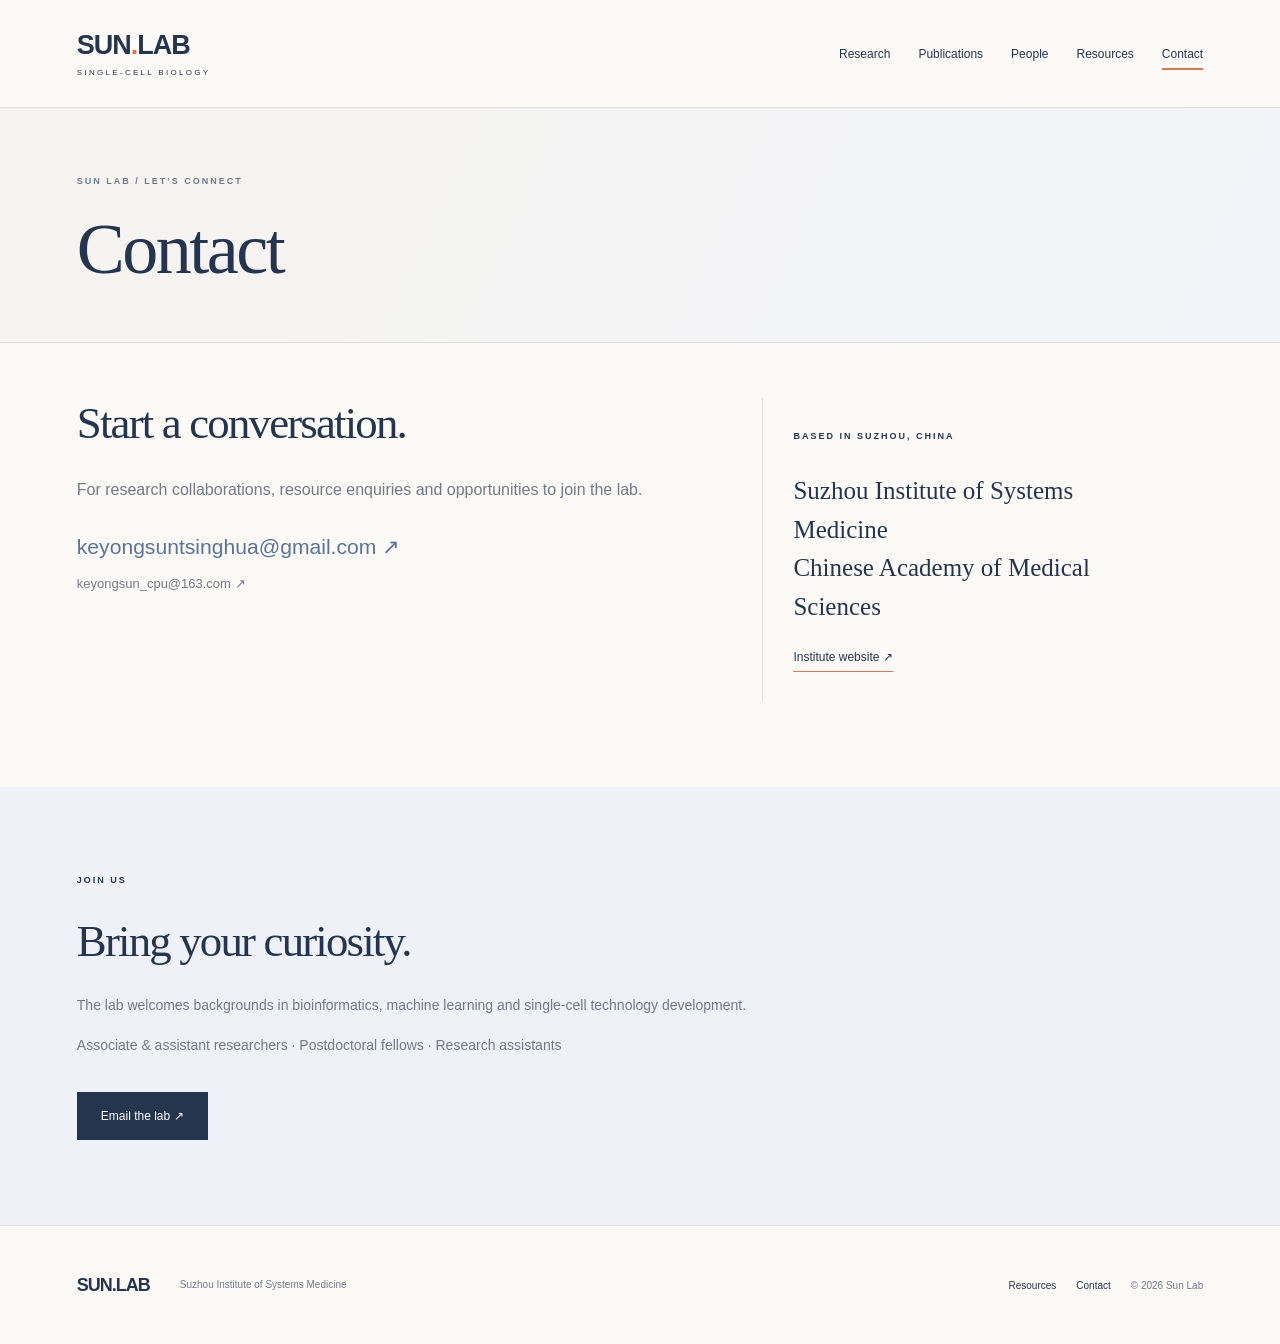
==== contact.html @ b9fd1dbe "Update People and make lab website English-only Add PI and four lab member portraits with roles and " ====
<!doctype html><html lang="en"><head><meta charset="utf-8"><meta name="viewport" content="width=device-width,initial-scale=1"><title>Contact | Sun Lab</title><meta name="description" content="Sun Lab at Suzhou Institute of Systems Medicine. Single-cell biology, people, publications and data resources."><link rel="icon" href="favicon.svg" type="image/svg+xml"><link rel="stylesheet" href="style.css"></head><body><header><a class="brand" href="index.html">SUN<span class="brand-dot">.</span>LAB<small>SINGLE-CELL BIOLOGY</small></a><nav aria-label="Main navigation"><a href="research.html" >Research</a><a href="publications.html" >Publications</a><a href="people.html" >People</a><a href="resources.html" >Resources</a><a href="contact.html" aria-current="page" >Contact</a></nav></header><main><section class="page-head"><p class="eyebrow">SUN LAB / LET’S CONNECT</p><h1 class="">Contact</h1></section><section class="section compact contact-grid"><div><h2 class="">Start a conversation.</h2><p class="lead">For research collaborations, resource enquiries and opportunities to join the lab.</p><a class="contact-email" href="mailto:keyongsuntsinghua@gmail.com">keyongsuntsinghua@gmail.com ↗</a><a class="secondary-email" href="mailto:keyongsun_cpu@163.com">keyongsun_cpu@163.com ↗</a></div><div class="contact-meta"><p class="eyebrow">BASED IN SUZHOU, CHINA</p><h3 class="">Suzhou Institute of Systems Medicine<br>Chinese Academy of Medical Sciences</h3><a class="text-link" href="https://www.ismsz.cn/" target="_blank" rel="noopener"><span class="">Institute website ↗</span></a></div></section><section class="section opportunities"><p class="eyebrow">JOIN US</p><h2 class="">Bring your curiosity.</h2><p class="lead">The lab welcomes backgrounds in bioinformatics, machine learning and single-cell technology development.</p><p class="">Associate & assistant researchers · Postdoctoral fellows · Research assistants</p><a class="button" href="mailto:keyongsuntsinghua@gmail.com?subject=Sun%20Lab%20Enquiry"><span class="">Email the lab ↗</span></a></section></main><footer><a class="brand" href="index.html">SUN.LAB</a><p class="">Suzhou Institute of Systems Medicine</p><div><a href="resources.html">Resources</a><a href="contact.html">Contact</a><span>© 2026 Sun Lab</span></div></footer><script src="app.js"></script></body></html>
---- style.css ----
:root{--bg:#fcfaf7;--ink:#26354e;--muted:#737a87;--line:#dfdfdf;--accent:#db765b;--pale:#eef1f7}*{box-sizing:border-box}html{scroll-behavior:smooth}body{margin:0;background:var(--bg);color:var(--ink);font-family:Arial,'PingFang SC',sans-serif}a{color:inherit;text-decoration:none}button,input{font:inherit}button{cursor:pointer}a:focus-visible,button:focus-visible,input:focus-visible{outline:2px solid var(--accent);outline-offset:5px}header{min-height:108px;padding:20px 6%;display:flex;align-items:center;gap:28px;border-bottom:1px solid var(--line)}.brand{font-size:27px;letter-spacing:-1px;font-weight:700;white-space:nowrap}.brand-dot{color:var(--accent)}.brand small{display:block;font-size:8px;letter-spacing:2.3px;font-weight:400;margin-top:7px}nav{margin-left:auto;display:flex;gap:28px;align-items:center}nav a{font-size:12px;position:relative;padding:9px 0}nav a[aria-current=page]:after{content:'';position:absolute;bottom:0;height:2px;left:0;right:0;background:var(--accent)}nav a:hover{color:var(--accent)}.hero{display:grid;grid-template-columns:1.05fr 1fr;padding:32px 6% 45px;gap:30px}.hero-copy{padding:65px 0 20px}.eyebrow{font-size:9px;font-weight:600;letter-spacing:2px;margin:0 0 28px}h1,h2,h3{font-family:Georgia,'Songti SC',serif;font-weight:400}h1{font-size:clamp(55px,6.2vw,94px);line-height:1.02;letter-spacing:-4px;margin:0 0 30px}h2{font-size:clamp(32px,3.5vw,50px);line-height:1.16;letter-spacing:-1.8px;margin:0 0 25px}h3{font-size:28px;line-height:1.3;margin:20px 0}p{line-height:1.8}.hero-intro{font-size:17px;color:var(--muted);max-width:390px;line-height:1.8;margin:0 0 32px}.hero-actions{display:flex;align-items:center;gap:24px}.button{display:inline-block;padding:17px 24px;background:var(--ink);color:#fff;font-size:12px}.button:hover{background:#445674}.text-link{font-size:12px;border-bottom:1px solid var(--accent);padding-bottom:7px;display:inline-block}.text-link:hover{color:var(--accent)}.affiliation{margin-top:45px;font-size:11px;color:var(--muted)}.visual{min-height:535px;background:#edf0f6;position:relative;overflow:hidden}.visual:before{content:'';position:absolute;inset:0;background-image:linear-gradient(#364b6e06 1px,transparent 1px),linear-gradient(90deg,#364b6e06 1px,transparent 1px);background-size:34px 34px}canvas{position:absolute;width:100%;height:100%}.visual-top,.visual-bottom{position:absolute;left:25px;right:25px;font-size:8px;letter-spacing:1.7px;z-index:1}.visual-top{top:27px;display:flex;justify-content:space-between;gap:15px}.visual-bottom{bottom:25px;font-family:Georgia,serif;font-size:20px;letter-spacing:-.3px}.visual-bottom small{display:block;font-family:Arial,sans-serif;font-size:8px;letter-spacing:.3px;margin-top:12px;color:var(--muted)}.intro-strip{margin:0 6%;padding:23px 0;border-top:1px solid var(--line);border-bottom:1px solid var(--line);display:flex;justify-content:space-between;font-size:9px;letter-spacing:2px;color:var(--muted)}.section{padding:85px 6%}.section-head{display:flex;justify-content:space-between;align-items:end;gap:25px;margin-bottom:34px}.section-head h2{margin-bottom:0}.section-head .lead{margin-bottom:0}.explore-grid{display:grid;grid-template-columns:repeat(5,1fr);border-top:1px solid var(--line);border-bottom:1px solid var(--line)}.explore{padding:26px 20px;border-right:1px solid var(--line);position:relative;min-height:150px}.explore:first-child{padding-left:0}.explore:last-child{border:0}.explore small{font-size:10px;color:var(--accent)}.explore h3{font-size:24px;letter-spacing:-.6px}.explore>span{position:absolute;right:20px;bottom:22px}.explore:hover{background:var(--pale)}.resource-feature{display:grid;grid-template-columns:1fr 1fr;gap:12%;background:var(--pale)}.resource-feature p:not(.eyebrow){max-width:420px;color:var(--muted);font-size:14px;margin:0 0 30px}.species-list{align-self:center}.species-list a{display:flex;align-items:center;gap:25px;font-size:10px;color:var(--muted);padding:28px 0;border-bottom:1px solid #d6dce7}.species-list a:first-child{border-top:1px solid #d6dce7}.species-list strong{font-family:Georgia,serif;font-size:30px;font-weight:400;color:var(--ink)}.species-list span{margin-left:auto;font-size:22px;color:var(--accent)}.page-head{padding:65px 6% 55px;border-bottom:1px solid var(--line);background:linear-gradient(115deg,#f6f4f0,#f1f3f8)}.page-head h1{font-size:72px;margin:0;letter-spacing:-2.5px}.page-head .eyebrow{color:var(--muted);margin-bottom:24px}.compact{padding-top:55px;min-height:450px}.lead{font-size:16px;line-height:1.85;color:var(--muted);max-width:740px}.placeholder-grid{display:grid;grid-template-columns:repeat(3,1fr);gap:22px;margin-top:42px}.empty{padding:30px;border:1px dashed #ccd2dd;background:#f5f6f8;min-height:180px}.empty-index{display:block;font-size:26px;font-family:Georgia,serif;color:#a7b1c1;margin-bottom:30px}.empty h3{font-size:23px;color:var(--muted);margin-bottom:0}.status{font-family:Arial,sans-serif;display:inline-block;font-size:9px;font-weight:400;letter-spacing:1.2px;border:1px solid #d6d0c9;background:#f5f0e9;color:#887364;border-radius:20px;padding:7px 11px;white-space:nowrap}.filters{display:flex;align-items:center;gap:8px;padding:18px 0;border-bottom:1px solid var(--line);margin-bottom:10px}.filters button{border:1px solid transparent;background:transparent;font-size:11px;padding:9px 16px;border-radius:20px;color:var(--ink)}.filters button.active{background:var(--ink);color:white}.filters label{margin-left:auto}.filters input{border:0;background:transparent;border-bottom:1px solid var(--line);padding:10px;font-size:11px;width:210px;border-radius:0}.paper{display:grid;grid-template-columns:75px 1fr 30px;gap:20px;padding:28px 0;border-bottom:1px solid var(--line)}.paper .year{font-family:Georgia,serif;font-size:24px;color:var(--accent)}.paper h3{font-family:Arial,sans-serif;font-size:17px;line-height:1.5;margin:6px 0 10px;max-width:850px}.paper small{color:#687da2;font-size:10px;letter-spacing:.4px}.paper p{font-size:11px;color:var(--muted);line-height:1.7;margin:0}.paper .arrow{padding-top:25px;font-size:22px}.paper:hover h3{color:#637ea9}.source-note{font-size:10px;color:var(--muted);margin-top:25px}.pi{display:flex;gap:50px;align-items:start;max-width:900px}.pi img{width:220px;height:290px;object-fit:cover;object-position:top;filter:saturate(.8)}.pi p{font-size:14px;color:var(--muted)}.pi .text-link{margin-top:15px}.members{border-top:1px solid var(--line);margin-top:65px;padding-top:45px}.members .empty{max-width:700px;min-height:130px}.resource-grid{display:grid;grid-template-columns:repeat(3,1fr);gap:22px;margin-top:30px}.resource-card{border:1px solid var(--line);background:#fff;display:flex;flex-direction:column;overflow:hidden}.resource-image{height:175px;background:#edf0f6;position:relative;display:flex;align-items:center;justify-content:center;overflow:hidden}.resource-image .orb{width:90px;height:90px;border:1px solid #8296b6;border-radius:50%;position:relative;background:radial-gradient(circle at 38% 32%,#c0cee3,#e8edf6);box-shadow:22px 10px 0 -6px #b1c1da70,-22px -8px 0 -7px #d5ddea}.resource-image .orb:before{content:'';position:absolute;inset:20px;border:1px dashed #788daf;border-radius:50%}.resource-image.tree-shrew{background:#f3eee9}.tree-shrew .orb{background:radial-gradient(circle at 35% 35%,#e9bea9,#f4e8df);border-color:#c39783;transform:rotate(35deg);border-radius:50% 50% 40% 50%;box-shadow:22px 10px 0 -6px #e2c4b370,-22px -8px 0 -7px #e9d8ca}.resource-image.cross-species{background:#eeedf5}.cross-species .orb{width:65px;height:65px;background:#b7b2d4;box-shadow:65px 15px 0 -5px #d5b7b1,-57px 20px 0 -8px #b1c4df}.resource-body{padding:27px;display:flex;flex-direction:column;flex:1}.resource-body h3{font-size:30px;margin:20px 0 5px}.species{font-size:11px;color:var(--muted);margin:6px 0}.resource-body p:not(.species){font-size:13px;color:var(--muted);line-height:1.9}.resource-body .text-link{margin-top:auto;align-self:start;padding-top:17px}.resource-note{border-left:2px solid var(--accent);padding:2px 20px;margin-top:35px;color:var(--muted);font-size:12px}.external-reference{border-top:1px solid var(--line);margin-top:55px;padding-top:32px}.external-reference .eyebrow{margin-bottom:15px}.external-reference p:last-child{font-size:11px;color:var(--muted)}.project-summary{padding:45px 0}.project-summary h2{margin:22px 0 15px}.portal-grid{display:grid;grid-template-columns:repeat(3,1fr);gap:24px}.portal-grid article{border:1px solid var(--line);padding:28px;background:#fff}.portal-grid small{font-size:9px;color:var(--muted);letter-spacing:1px}.portal-grid p{font-size:13px;color:var(--muted)}.unavailable{display:inline-block;color:#9398a2;background:#f1f2f5;font-size:11px;padding:10px 15px;margin-top:12px}.related{border-top:1px solid var(--line);margin-top:45px;padding-top:20px}.related p{font-size:13px;color:var(--muted)}.contact-grid{display:grid;grid-template-columns:1.3fr 1fr;gap:10%;min-height:400px}.contact-email{display:block;font-size:clamp(16px,1.65vw,24px);color:#5b739c;margin:30px 0 15px;overflow-wrap:anywhere}.secondary-email{font-size:13px;color:var(--muted)}.contact-meta{padding:30px;border-left:1px solid var(--line)}.contact-meta h3{font-size:25px;line-height:1.55}.opportunities{background:var(--pale)}.opportunities p:not(.eyebrow){color:var(--muted);font-size:14px}.opportunities .button{margin-top:20px}footer{padding:40px 6%;display:flex;align-items:center;gap:30px;border-top:1px solid var(--line)}footer .brand{font-size:18px}footer p{font-size:10px;color:var(--muted)}footer>div{display:flex;gap:20px;margin-left:auto;align-items:center;font-size:10px}footer span{color:var(--muted)}.sr{position:absolute;width:1px;height:1px;overflow:hidden;clip:rect(0,0,0,0)}@media(min-width:1600px){header,main,footer{max-width:1600px;margin:auto}}@media(max-width:950px){header{padding:22px 5%;gap:18px}nav{gap:17px}.hero{padding-left:5%;padding-right:5%;gap:20px}.hero h1{font-size:65px}.hero-copy{padding-top:45px}.visual{min-height:490px}.hero-actions{gap:15px;flex-wrap:wrap}.explore h3{font-size:20px}.resource-grid{gap:14px}.resource-body{padding:22px}.resource-body h3{font-size:27px}}@media(max-width:700px){header{flex-wrap:wrap;justify-content:space-between;padding:20px 6%;gap:20px}.brand{font-size:25px}nav{order:3;width:100%;margin:0;justify-content:space-between;gap:8px}nav a{font-size:11px}.hero{grid-template-columns:1fr;padding:15px 6% 35px}.hero-copy{padding:32px 0 8px}.hero h1{font-size:69px}.hero-intro{font-size:16px}.affiliation{margin-top:32px}.visual{min-height:390px}.intro-strip{gap:15px;font-size:7px;letter-spacing:1px;flex-wrap:wrap}.section{padding:55px 6%}.section-head{align-items:start;flex-direction:column;gap:8px}.explore-grid{grid-template-columns:1fr 1fr}.explore{border-bottom:1px solid var(--line);min-height:135px;padding:22px!important}.explore h3{font-size:24px}.resource-feature{grid-template-columns:1fr;gap:30px}.species-list strong{font-size:29px}.page-head{padding:45px 6% 40px}.placeholder-grid,.resource-grid,.portal-grid{grid-template-columns:1fr}.empty{min-height:140px}.empty-index{margin-bottom:20px}.filters{flex-wrap:wrap}.filters button{font-size:10px;padding:9px 12px}.filters label{width:100%;margin:8px 0 0}.filters input{width:100%}.paper{grid-template-columns:45px 1fr 15px;gap:12px}.paper .year{font-size:19px}.paper h3{font-size:15px}.pi{gap:25px;flex-direction:column}.pi img{width:170px;height:225px}.pi h2{font-size:39px}.resource-image{height:185px}.resource-body h3{font-size:30px}.contact-grid{grid-template-columns:1fr;gap:30px}.contact-meta{padding:25px 0;border:0;border-top:1px solid var(--line)}footer{flex-wrap:wrap;gap:20px}footer p{order:3;width:100%;margin:0}footer>div{gap:12px;font-size:9px}}@media(prefers-reduced-motion:reduce){html{scroll-behavior:auto}}

.people-content .pi{max-width:1000px;gap:48px;align-items:center}
.people-content .pi-portrait{width:206px;min-width:206px;padding:10px;background:#fff;border:1px solid var(--line);line-height:0}
.people-content .pi img{display:block;width:186px;height:238px;object-fit:contain;filter:none}
.people-content .pi h2{margin-bottom:10px}
.people-content .pi .lead{font-size:17px;margin:0 0 20px;color:var(--ink)}
.pi-links{display:flex;gap:26px;flex-wrap:wrap}
.members-grid{display:grid;grid-template-columns:repeat(4,minmax(0,1fr));gap:30px;margin-top:36px}
.member-card{min-width:0;border-top:2px solid var(--line);padding-top:24px}
.member-portrait{height:208px;display:flex;align-items:center;justify-content:center;background:#fff;border:1px solid var(--line)}
.member-portrait img{display:block;width:156px;height:208px;max-width:100%;object-fit:contain}
.member-info{padding-top:20px}
.member-role{font-size:10px;text-transform:uppercase;letter-spacing:1.1px;color:#a45039;line-height:1.6;margin:0 0 8px}
.member-info h3{font-size:29px;letter-spacing:-.5px;margin:0 0 12px}
.member-education{font-size:12px;line-height:1.8;color:var(--muted);margin:0;max-width:250px}
@media(max-width:1000px){.members-grid{grid-template-columns:repeat(2,minmax(0,1fr));gap:36px 28px}}
@media(max-width:700px){.page-head h1{font-size:52px}.people-content .pi{align-items:flex-start;gap:26px}.people-content .pi h2{font-size:39px}.people-content .pi .lead{font-size:15px}}
@media(max-width:480px){.members-grid{grid-template-columns:1fr;gap:36px}.member-card{display:grid;grid-template-columns:120px minmax(0,1fr);gap:22px}.member-portrait{height:164px}.member-portrait img{width:118px;height:162px}.member-info{padding:8px 0 0}.member-info h3{font-size:26px}.member-role{font-size:9px;letter-spacing:.7px}.member-education{font-size:11px}}
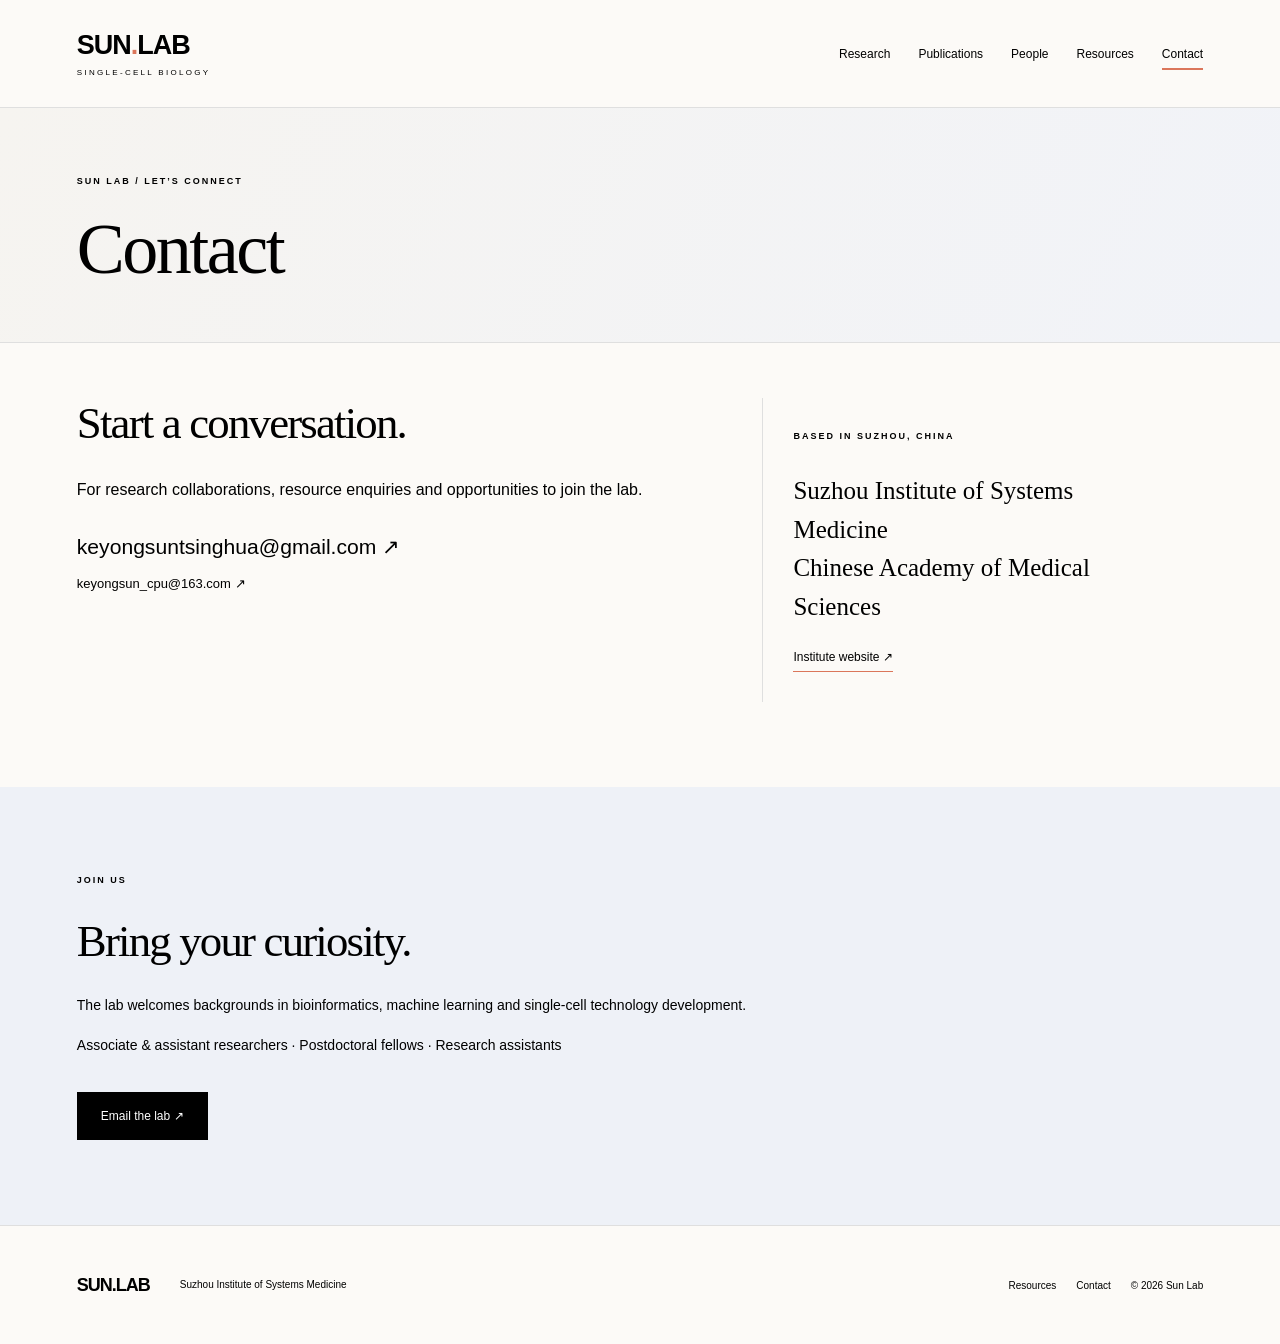
==== commit 218e40c1: "Use black typography and open atlas resources on Overview Improve text contrast across the lab websi" ====
--- a/contact.html
+++ b/contact.html
@@ -1 +1 @@
-<!doctype html><html lang="en"><head><meta charset="utf-8"><meta name="viewport" content="width=device-width,initial-scale=1"><title>Contact | Sun Lab</title><meta name="description" content="Sun Lab at Suzhou Institute of Systems Medicine. Single-cell biology, people, publications and data resources."><link rel="icon" href="favicon.svg" type="image/svg+xml"><link rel="stylesheet" href="style.css"></head><body><header><a class="brand" href="index.html">SUN<span class="brand-dot">.</span>LAB<small>SINGLE-CELL BIOLOGY</small></a><nav aria-label="Main navigation"><a href="research.html" >Research</a><a href="publications.html" >Publications</a><a href="people.html" >People</a><a href="resources.html" >Resources</a><a href="contact.html" aria-current="page" >Contact</a></nav></header><main><section class="page-head"><p class="eyebrow">SUN LAB / LET’S CONNECT</p><h1 class="">Contact</h1></section><section class="section compact contact-grid"><div><h2 class="">Start a conversation.</h2><p class="lead">For research collaborations, resource enquiries and opportunities to join the lab.</p><a class="contact-email" href="mailto:keyongsuntsinghua@gmail.com">keyongsuntsinghua@gmail.com ↗</a><a class="secondary-email" href="mailto:keyongsun_cpu@163.com">keyongsun_cpu@163.com ↗</a></div><div class="contact-meta"><p class="eyebrow">BASED IN SUZHOU, CHINA</p><h3 class="">Suzhou Institute of Systems Medicine<br>Chinese Academy of Medical Sciences</h3><a class="text-link" href="https://www.ismsz.cn/" target="_blank" rel="noopener"><span class="">Institute website ↗</span></a></div></section><section class="section opportunities"><p class="eyebrow">JOIN US</p><h2 class="">Bring your curiosity.</h2><p class="lead">The lab welcomes backgrounds in bioinformatics, machine learning and single-cell technology development.</p><p class="">Associate & assistant researchers · Postdoctoral fellows · Research assistants</p><a class="button" href="mailto:keyongsuntsinghua@gmail.com?subject=Sun%20Lab%20Enquiry"><span class="">Email the lab ↗</span></a></section></main><footer><a class="brand" href="index.html">SUN.LAB</a><p class="">Suzhou Institute of Systems Medicine</p><div><a href="resources.html">Resources</a><a href="contact.html">Contact</a><span>© 2026 Sun Lab</span></div></footer><script src="app.js"></script></body></html>+<!doctype html><html lang="en"><head><meta charset="utf-8"><meta name="viewport" content="width=device-width,initial-scale=1"><title>Contact | Sun Lab</title><meta name="description" content="Sun Lab at Suzhou Institute of Systems Medicine. Single-cell biology, people, publications and data resources."><link rel="icon" href="favicon.svg" type="image/svg+xml"><link rel="stylesheet" href="style.css?v=20261022-overview-black"></head><body><header><a class="brand" href="index.html">SUN<span class="brand-dot">.</span>LAB<small>SINGLE-CELL BIOLOGY</small></a><nav aria-label="Main navigation"><a href="research.html" >Research</a><a href="publications.html" >Publications</a><a href="people.html" >People</a><a href="resources.html" >Resources</a><a href="contact.html" aria-current="page" >Contact</a></nav></header><main><section class="page-head"><p class="eyebrow">SUN LAB / LET’S CONNECT</p><h1 class="">Contact</h1></section><section class="section compact contact-grid"><div><h2 class="">Start a conversation.</h2><p class="lead">For research collaborations, resource enquiries and opportunities to join the lab.</p><a class="contact-email" href="mailto:keyongsuntsinghua@gmail.com">keyongsuntsinghua@gmail.com ↗</a><a class="secondary-email" href="mailto:keyongsun_cpu@163.com">keyongsun_cpu@163.com ↗</a></div><div class="contact-meta"><p class="eyebrow">BASED IN SUZHOU, CHINA</p><h3 class="">Suzhou Institute of Systems Medicine<br>Chinese Academy of Medical Sciences</h3><a class="text-link" href="https://www.ismsz.cn/" target="_blank" rel="noopener"><span class="">Institute website ↗</span></a></div></section><section class="section opportunities"><p class="eyebrow">JOIN US</p><h2 class="">Bring your curiosity.</h2><p class="lead">The lab welcomes backgrounds in bioinformatics, machine learning and single-cell technology development.</p><p class="">Associate & assistant researchers · Postdoctoral fellows · Research assistants</p><a class="button" href="mailto:keyongsuntsinghua@gmail.com?subject=Sun%20Lab%20Enquiry"><span class="">Email the lab ↗</span></a></section></main><footer><a class="brand" href="index.html">SUN.LAB</a><p class="">Suzhou Institute of Systems Medicine</p><div><a href="resources.html">Resources</a><a href="contact.html">Contact</a><span>© 2026 Sun Lab</span></div></footer><script src="app.js"></script></body></html>
--- a/style.css
+++ b/style.css
@@ -1,19 +1,21 @@
-:root{--bg:#fcfaf7;--ink:#26354e;--muted:#737a87;--line:#dfdfdf;--accent:#db765b;--pale:#eef1f7}*{box-sizing:border-box}html{scroll-behavior:smooth}body{margin:0;background:var(--bg);color:var(--ink);font-family:Arial,'PingFang SC',sans-serif}a{color:inherit;text-decoration:none}button,input{font:inherit}button{cursor:pointer}a:focus-visible,button:focus-visible,input:focus-visible{outline:2px solid var(--accent);outline-offset:5px}header{min-height:108px;padding:20px 6%;display:flex;align-items:center;gap:28px;border-bottom:1px solid var(--line)}.brand{font-size:27px;letter-spacing:-1px;font-weight:700;white-space:nowrap}.brand-dot{color:var(--accent)}.brand small{display:block;font-size:8px;letter-spacing:2.3px;font-weight:400;margin-top:7px}nav{margin-left:auto;display:flex;gap:28px;align-items:center}nav a{font-size:12px;position:relative;padding:9px 0}nav a[aria-current=page]:after{content:'';position:absolute;bottom:0;height:2px;left:0;right:0;background:var(--accent)}nav a:hover{color:var(--accent)}.hero{display:grid;grid-template-columns:1.05fr 1fr;padding:32px 6% 45px;gap:30px}.hero-copy{padding:65px 0 20px}.eyebrow{font-size:9px;font-weight:600;letter-spacing:2px;margin:0 0 28px}h1,h2,h3{font-family:Georgia,'Songti SC',serif;font-weight:400}h1{font-size:clamp(55px,6.2vw,94px);line-height:1.02;letter-spacing:-4px;margin:0 0 30px}h2{font-size:clamp(32px,3.5vw,50px);line-height:1.16;letter-spacing:-1.8px;margin:0 0 25px}h3{font-size:28px;line-height:1.3;margin:20px 0}p{line-height:1.8}.hero-intro{font-size:17px;color:var(--muted);max-width:390px;line-height:1.8;margin:0 0 32px}.hero-actions{display:flex;align-items:center;gap:24px}.button{display:inline-block;padding:17px 24px;background:var(--ink);color:#fff;font-size:12px}.button:hover{background:#445674}.text-link{font-size:12px;border-bottom:1px solid var(--accent);padding-bottom:7px;display:inline-block}.text-link:hover{color:var(--accent)}.affiliation{margin-top:45px;font-size:11px;color:var(--muted)}.visual{min-height:535px;background:#edf0f6;position:relative;overflow:hidden}.visual:before{content:'';position:absolute;inset:0;background-image:linear-gradient(#364b6e06 1px,transparent 1px),linear-gradient(90deg,#364b6e06 1px,transparent 1px);background-size:34px 34px}canvas{position:absolute;width:100%;height:100%}.visual-top,.visual-bottom{position:absolute;left:25px;right:25px;font-size:8px;letter-spacing:1.7px;z-index:1}.visual-top{top:27px;display:flex;justify-content:space-between;gap:15px}.visual-bottom{bottom:25px;font-family:Georgia,serif;font-size:20px;letter-spacing:-.3px}.visual-bottom small{display:block;font-family:Arial,sans-serif;font-size:8px;letter-spacing:.3px;margin-top:12px;color:var(--muted)}.intro-strip{margin:0 6%;padding:23px 0;border-top:1px solid var(--line);border-bottom:1px solid var(--line);display:flex;justify-content:space-between;font-size:9px;letter-spacing:2px;color:var(--muted)}.section{padding:85px 6%}.section-head{display:flex;justify-content:space-between;align-items:end;gap:25px;margin-bottom:34px}.section-head h2{margin-bottom:0}.section-head .lead{margin-bottom:0}.explore-grid{display:grid;grid-template-columns:repeat(5,1fr);border-top:1px solid var(--line);border-bottom:1px solid var(--line)}.explore{padding:26px 20px;border-right:1px solid var(--line);position:relative;min-height:150px}.explore:first-child{padding-left:0}.explore:last-child{border:0}.explore small{font-size:10px;color:var(--accent)}.explore h3{font-size:24px;letter-spacing:-.6px}.explore>span{position:absolute;right:20px;bottom:22px}.explore:hover{background:var(--pale)}.resource-feature{display:grid;grid-template-columns:1fr 1fr;gap:12%;background:var(--pale)}.resource-feature p:not(.eyebrow){max-width:420px;color:var(--muted);font-size:14px;margin:0 0 30px}.species-list{align-self:center}.species-list a{display:flex;align-items:center;gap:25px;font-size:10px;color:var(--muted);padding:28px 0;border-bottom:1px solid #d6dce7}.species-list a:first-child{border-top:1px solid #d6dce7}.species-list strong{font-family:Georgia,serif;font-size:30px;font-weight:400;color:var(--ink)}.species-list span{margin-left:auto;font-size:22px;color:var(--accent)}.page-head{padding:65px 6% 55px;border-bottom:1px solid var(--line);background:linear-gradient(115deg,#f6f4f0,#f1f3f8)}.page-head h1{font-size:72px;margin:0;letter-spacing:-2.5px}.page-head .eyebrow{color:var(--muted);margin-bottom:24px}.compact{padding-top:55px;min-height:450px}.lead{font-size:16px;line-height:1.85;color:var(--muted);max-width:740px}.placeholder-grid{display:grid;grid-template-columns:repeat(3,1fr);gap:22px;margin-top:42px}.empty{padding:30px;border:1px dashed #ccd2dd;background:#f5f6f8;min-height:180px}.empty-index{display:block;font-size:26px;font-family:Georgia,serif;color:#a7b1c1;margin-bottom:30px}.empty h3{font-size:23px;color:var(--muted);margin-bottom:0}.status{font-family:Arial,sans-serif;display:inline-block;font-size:9px;font-weight:400;letter-spacing:1.2px;border:1px solid #d6d0c9;background:#f5f0e9;color:#887364;border-radius:20px;padding:7px 11px;white-space:nowrap}.filters{display:flex;align-items:center;gap:8px;padding:18px 0;border-bottom:1px solid var(--line);margin-bottom:10px}.filters button{border:1px solid transparent;background:transparent;font-size:11px;padding:9px 16px;border-radius:20px;color:var(--ink)}.filters button.active{background:var(--ink);color:white}.filters label{margin-left:auto}.filters input{border:0;background:transparent;border-bottom:1px solid var(--line);padding:10px;font-size:11px;width:210px;border-radius:0}.paper{display:grid;grid-template-columns:75px 1fr 30px;gap:20px;padding:28px 0;border-bottom:1px solid var(--line)}.paper .year{font-family:Georgia,serif;font-size:24px;color:var(--accent)}.paper h3{font-family:Arial,sans-serif;font-size:17px;line-height:1.5;margin:6px 0 10px;max-width:850px}.paper small{color:#687da2;font-size:10px;letter-spacing:.4px}.paper p{font-size:11px;color:var(--muted);line-height:1.7;margin:0}.paper .arrow{padding-top:25px;font-size:22px}.paper:hover h3{color:#637ea9}.source-note{font-size:10px;color:var(--muted);margin-top:25px}.pi{display:flex;gap:50px;align-items:start;max-width:900px}.pi img{width:220px;height:290px;object-fit:cover;object-position:top;filter:saturate(.8)}.pi p{font-size:14px;color:var(--muted)}.pi .text-link{margin-top:15px}.members{border-top:1px solid var(--line);margin-top:65px;padding-top:45px}.members .empty{max-width:700px;min-height:130px}.resource-grid{display:grid;grid-template-columns:repeat(3,1fr);gap:22px;margin-top:30px}.resource-card{border:1px solid var(--line);background:#fff;display:flex;flex-direction:column;overflow:hidden}.resource-image{height:175px;background:#edf0f6;position:relative;display:flex;align-items:center;justify-content:center;overflow:hidden}.resource-image .orb{width:90px;height:90px;border:1px solid #8296b6;border-radius:50%;position:relative;background:radial-gradient(circle at 38% 32%,#c0cee3,#e8edf6);box-shadow:22px 10px 0 -6px #b1c1da70,-22px -8px 0 -7px #d5ddea}.resource-image .orb:before{content:'';position:absolute;inset:20px;border:1px dashed #788daf;border-radius:50%}.resource-image.tree-shrew{background:#f3eee9}.tree-shrew .orb{background:radial-gradient(circle at 35% 35%,#e9bea9,#f4e8df);border-color:#c39783;transform:rotate(35deg);border-radius:50% 50% 40% 50%;box-shadow:22px 10px 0 -6px #e2c4b370,-22px -8px 0 -7px #e9d8ca}.resource-image.cross-species{background:#eeedf5}.cross-species .orb{width:65px;height:65px;background:#b7b2d4;box-shadow:65px 15px 0 -5px #d5b7b1,-57px 20px 0 -8px #b1c4df}.resource-body{padding:27px;display:flex;flex-direction:column;flex:1}.resource-body h3{font-size:30px;margin:20px 0 5px}.species{font-size:11px;color:var(--muted);margin:6px 0}.resource-body p:not(.species){font-size:13px;color:var(--muted);line-height:1.9}.resource-body .text-link{margin-top:auto;align-self:start;padding-top:17px}.resource-note{border-left:2px solid var(--accent);padding:2px 20px;margin-top:35px;color:var(--muted);font-size:12px}.external-reference{border-top:1px solid var(--line);margin-top:55px;padding-top:32px}.external-reference .eyebrow{margin-bottom:15px}.external-reference p:last-child{font-size:11px;color:var(--muted)}.project-summary{padding:45px 0}.project-summary h2{margin:22px 0 15px}.portal-grid{display:grid;grid-template-columns:repeat(3,1fr);gap:24px}.portal-grid article{border:1px solid var(--line);padding:28px;background:#fff}.portal-grid small{font-size:9px;color:var(--muted);letter-spacing:1px}.portal-grid p{font-size:13px;color:var(--muted)}.unavailable{display:inline-block;color:#9398a2;background:#f1f2f5;font-size:11px;padding:10px 15px;margin-top:12px}.related{border-top:1px solid var(--line);margin-top:45px;padding-top:20px}.related p{font-size:13px;color:var(--muted)}.contact-grid{display:grid;grid-template-columns:1.3fr 1fr;gap:10%;min-height:400px}.contact-email{display:block;font-size:clamp(16px,1.65vw,24px);color:#5b739c;margin:30px 0 15px;overflow-wrap:anywhere}.secondary-email{font-size:13px;color:var(--muted)}.contact-meta{padding:30px;border-left:1px solid var(--line)}.contact-meta h3{font-size:25px;line-height:1.55}.opportunities{background:var(--pale)}.opportunities p:not(.eyebrow){color:var(--muted);font-size:14px}.opportunities .button{margin-top:20px}footer{padding:40px 6%;display:flex;align-items:center;gap:30px;border-top:1px solid var(--line)}footer .brand{font-size:18px}footer p{font-size:10px;color:var(--muted)}footer>div{display:flex;gap:20px;margin-left:auto;align-items:center;font-size:10px}footer span{color:var(--muted)}.sr{position:absolute;width:1px;height:1px;overflow:hidden;clip:rect(0,0,0,0)}@media(min-width:1600px){header,main,footer{max-width:1600px;margin:auto}}@media(max-width:950px){header{padding:22px 5%;gap:18px}nav{gap:17px}.hero{padding-left:5%;padding-right:5%;gap:20px}.hero h1{font-size:65px}.hero-copy{padding-top:45px}.visual{min-height:490px}.hero-actions{gap:15px;flex-wrap:wrap}.explore h3{font-size:20px}.resource-grid{gap:14px}.resource-body{padding:22px}.resource-body h3{font-size:27px}}@media(max-width:700px){header{flex-wrap:wrap;justify-content:space-between;padding:20px 6%;gap:20px}.brand{font-size:25px}nav{order:3;width:100%;margin:0;justify-content:space-between;gap:8px}nav a{font-size:11px}.hero{grid-template-columns:1fr;padding:15px 6% 35px}.hero-copy{padding:32px 0 8px}.hero h1{font-size:69px}.hero-intro{font-size:16px}.affiliation{margin-top:32px}.visual{min-height:390px}.intro-strip{gap:15px;font-size:7px;letter-spacing:1px;flex-wrap:wrap}.section{padding:55px 6%}.section-head{align-items:start;flex-direction:column;gap:8px}.explore-grid{grid-template-columns:1fr 1fr}.explore{border-bottom:1px solid var(--line);min-height:135px;padding:22px!important}.explore h3{font-size:24px}.resource-feature{grid-template-columns:1fr;gap:30px}.species-list strong{font-size:29px}.page-head{padding:45px 6% 40px}.placeholder-grid,.resource-grid,.portal-grid{grid-template-columns:1fr}.empty{min-height:140px}.empty-index{margin-bottom:20px}.filters{flex-wrap:wrap}.filters button{font-size:10px;padding:9px 12px}.filters label{width:100%;margin:8px 0 0}.filters input{width:100%}.paper{grid-template-columns:45px 1fr 15px;gap:12px}.paper .year{font-size:19px}.paper h3{font-size:15px}.pi{gap:25px;flex-direction:column}.pi img{width:170px;height:225px}.pi h2{font-size:39px}.resource-image{height:185px}.resource-body h3{font-size:30px}.contact-grid{grid-template-columns:1fr;gap:30px}.contact-meta{padding:25px 0;border:0;border-top:1px solid var(--line)}footer{flex-wrap:wrap;gap:20px}footer p{order:3;width:100%;margin:0}footer>div{gap:12px;font-size:9px}}@media(prefers-reduced-motion:reduce){html{scroll-behavior:auto}}
+:root{--bg:#fcfaf7;--ink:#000000;--muted:#000000;--line:#dfdfdf;--accent:#db765b;--pale:#eef1f7}*{box-sizing:border-box}html{scroll-behavior:smooth}body{margin:0;background:var(--bg);color:#000000;font-family:Arial,'PingFang SC',sans-serif}a{color:#000000;text-decoration:none}button,input{font:inherit}button{cursor:pointer}a:focus-visible,button:focus-visible,input:focus-visible{outline:2px solid var(--accent);outline-offset:5px}header{min-height:108px;padding:20px 6%;display:flex;align-items:center;gap:28px;border-bottom:1px solid var(--line)}.brand{font-size:27px;letter-spacing:-1px;font-weight:700;white-space:nowrap}.brand-dot{color:var(--accent)}.brand small{display:block;font-size:8px;letter-spacing:2.3px;font-weight:400;margin-top:7px}nav{margin-left:auto;display:flex;gap:28px;align-items:center}nav a{font-size:12px;position:relative;padding:9px 0}nav a[aria-current=page]:after{content:'';position:absolute;bottom:0;height:2px;left:0;right:0;background:var(--accent)}nav a:hover{color:var(--accent)}.hero{display:grid;grid-template-columns:1.05fr 1fr;padding:32px 6% 45px;gap:30px}.hero-copy{padding:65px 0 20px}.eyebrow{font-size:9px;font-weight:600;letter-spacing:2px;margin:0 0 28px}h1,h2,h3{font-family:Georgia,'Songti SC',serif;font-weight:400}h1{font-size:clamp(55px,6.2vw,94px);line-height:1.02;letter-spacing:-4px;margin:0 0 30px}h2{font-size:clamp(32px,3.5vw,50px);line-height:1.16;letter-spacing:-1.8px;margin:0 0 25px}h3{font-size:28px;line-height:1.3;margin:20px 0}p{line-height:1.8}.hero-intro{font-size:17px;color:#000000;max-width:390px;line-height:1.8;margin:0 0 32px}.hero-actions{display:flex;align-items:center;gap:24px}.button{display:inline-block;padding:17px 24px;background:var(--ink);color:#fff;font-size:12px}.button:hover{background:#445674}.text-link{font-size:12px;border-bottom:1px solid var(--accent);padding-bottom:7px;display:inline-block}.text-link:hover{color:var(--accent)}.affiliation{margin-top:45px;font-size:11px;color:#000000}.visual{min-height:535px;background:#edf0f6;position:relative;overflow:hidden}.visual:before{content:'';position:absolute;inset:0;background-image:linear-gradient(#364b6e06 1px,transparent 1px),linear-gradient(90deg,#364b6e06 1px,transparent 1px);background-size:34px 34px}canvas{position:absolute;width:100%;height:100%}.visual-top,.visual-bottom{position:absolute;left:25px;right:25px;font-size:8px;letter-spacing:1.7px;z-index:1}.visual-top{top:27px;display:flex;justify-content:space-between;gap:15px}.visual-bottom{bottom:25px;font-family:Georgia,serif;font-size:20px;letter-spacing:-.3px}.visual-bottom small{display:block;font-family:Arial,sans-serif;font-size:8px;letter-spacing:.3px;margin-top:12px;color:#000000}.intro-strip{margin:0 6%;padding:23px 0;border-top:1px solid var(--line);border-bottom:1px solid var(--line);display:flex;justify-content:space-between;font-size:9px;letter-spacing:2px;color:#000000}.section{padding:85px 6%}.section-head{display:flex;justify-content:space-between;align-items:end;gap:25px;margin-bottom:34px}.section-head h2{margin-bottom:0}.section-head .lead{margin-bottom:0}.explore-grid{display:grid;grid-template-columns:repeat(5,1fr);border-top:1px solid var(--line);border-bottom:1px solid var(--line)}.explore{padding:26px 20px;border-right:1px solid var(--line);position:relative;min-height:150px}.explore:first-child{padding-left:0}.explore:last-child{border:0}.explore small{font-size:10px;color:var(--accent)}.explore h3{font-size:24px;letter-spacing:-.6px}.explore>span{position:absolute;right:20px;bottom:22px}.explore:hover{background:var(--pale)}.resource-feature{display:grid;grid-template-columns:1fr 1fr;gap:12%;background:var(--pale)}.resource-feature p:not(.eyebrow){max-width:420px;color:#000000;font-size:14px;margin:0 0 30px}.species-list{align-self:center}.species-list a{display:flex;align-items:center;gap:25px;font-size:10px;color:#000000;padding:28px 0;border-bottom:1px solid #d6dce7}.species-list a:first-child{border-top:1px solid #d6dce7}.species-list strong{font-family:Georgia,serif;font-size:30px;font-weight:400;color:#000000}.species-list span{margin-left:auto;font-size:22px;color:var(--accent)}.page-head{padding:65px 6% 55px;border-bottom:1px solid var(--line);background:linear-gradient(115deg,#f6f4f0,#f1f3f8)}.page-head h1{font-size:72px;margin:0;letter-spacing:-2.5px}.page-head .eyebrow{color:#000000;margin-bottom:24px}.compact{padding-top:55px;min-height:450px}.lead{font-size:16px;line-height:1.85;color:#000000;max-width:740px}.placeholder-grid{display:grid;grid-template-columns:repeat(3,1fr);gap:22px;margin-top:42px}.empty{padding:30px;border:1px dashed #ccd2dd;background:#f5f6f8;min-height:180px}.empty-index{display:block;font-size:26px;font-family:Georgia,serif;color:#000000;margin-bottom:30px}.empty h3{font-size:23px;color:#000000;margin-bottom:0}.status{font-family:Arial,sans-serif;display:inline-block;font-size:9px;font-weight:400;letter-spacing:1.2px;border:1px solid #d6d0c9;background:#f5f0e9;color:#000000;border-radius:20px;padding:7px 11px;white-space:nowrap}.filters{display:flex;align-items:center;gap:8px;padding:18px 0;border-bottom:1px solid var(--line);margin-bottom:10px}.filters button{border:1px solid transparent;background:transparent;font-size:11px;padding:9px 16px;border-radius:20px;color:#000000}.filters button.active{background:var(--ink);color:white}.filters label{margin-left:auto}.filters input{border:0;background:transparent;border-bottom:1px solid var(--line);padding:10px;font-size:11px;width:210px;border-radius:0}.paper{display:grid;grid-template-columns:75px 1fr 30px;gap:20px;padding:28px 0;border-bottom:1px solid var(--line)}.paper .year{font-family:Georgia,serif;font-size:24px;color:var(--accent)}.paper h3{font-family:Arial,sans-serif;font-size:17px;line-height:1.5;margin:6px 0 10px;max-width:850px}.paper small{color:#000000;font-size:10px;letter-spacing:.4px}.paper p{font-size:11px;color:#000000;line-height:1.7;margin:0}.paper .arrow{padding-top:25px;font-size:22px}.paper:hover h3{color:#000000}.source-note{font-size:10px;color:#000000;margin-top:25px}.pi{display:flex;gap:50px;align-items:start;max-width:900px}.pi img{width:220px;height:290px;object-fit:cover;object-position:top;filter:saturate(.8)}.pi p{font-size:14px;color:#000000}.pi .text-link{margin-top:15px}.members{border-top:1px solid var(--line);margin-top:65px;padding-top:45px}.members .empty{max-width:700px;min-height:130px}.resource-grid{display:grid;grid-template-columns:repeat(3,1fr);gap:22px;margin-top:30px}.resource-card{border:1px solid var(--line);background:#fff;display:flex;flex-direction:column;overflow:hidden}.resource-image{height:175px;background:#edf0f6;position:relative;display:flex;align-items:center;justify-content:center;overflow:hidden}.resource-image .orb{width:90px;height:90px;border:1px solid #8296b6;border-radius:50%;position:relative;background:radial-gradient(circle at 38% 32%,#c0cee3,#e8edf6);box-shadow:22px 10px 0 -6px #b1c1da70,-22px -8px 0 -7px #d5ddea}.resource-image .orb:before{content:'';position:absolute;inset:20px;border:1px dashed #788daf;border-radius:50%}.resource-image.tree-shrew{background:#f3eee9}.tree-shrew .orb{background:radial-gradient(circle at 35% 35%,#e9bea9,#f4e8df);border-color:#c39783;transform:rotate(35deg);border-radius:50% 50% 40% 50%;box-shadow:22px 10px 0 -6px #e2c4b370,-22px -8px 0 -7px #e9d8ca}.resource-image.cross-species{background:#eeedf5}.cross-species .orb{width:65px;height:65px;background:#b7b2d4;box-shadow:65px 15px 0 -5px #d5b7b1,-57px 20px 0 -8px #b1c4df}.resource-body{padding:27px;display:flex;flex-direction:column;flex:1}.resource-body h3{font-size:30px;margin:20px 0 5px}.species{font-size:11px;color:#000000;margin:6px 0}.resource-body p:not(.species){font-size:13px;color:#000000;line-height:1.9}.resource-body .text-link{margin-top:auto;align-self:start;padding-top:17px}.resource-note{border-left:2px solid var(--accent);padding:2px 20px;margin-top:35px;color:#000000;font-size:12px}.external-reference{border-top:1px solid var(--line);margin-top:55px;padding-top:32px}.external-reference .eyebrow{margin-bottom:15px}.external-reference p:last-child{font-size:11px;color:#000000}.project-summary{padding:45px 0}.project-summary h2{margin:22px 0 15px}.portal-grid{display:grid;grid-template-columns:repeat(3,1fr);gap:24px}.portal-grid article{border:1px solid var(--line);padding:28px;background:#fff}.portal-grid small{font-size:9px;color:#000000;letter-spacing:1px}.portal-grid p{font-size:13px;color:#000000}.unavailable{display:inline-block;color:#000000;background:#f1f2f5;font-size:11px;padding:10px 15px;margin-top:12px}.related{border-top:1px solid var(--line);margin-top:45px;padding-top:20px}.related p{font-size:13px;color:#000000}.contact-grid{display:grid;grid-template-columns:1.3fr 1fr;gap:10%;min-height:400px}.contact-email{display:block;font-size:clamp(16px,1.65vw,24px);color:#000000;margin:30px 0 15px;overflow-wrap:anywhere}.secondary-email{font-size:13px;color:#000000}.contact-meta{padding:30px;border-left:1px solid var(--line)}.contact-meta h3{font-size:25px;line-height:1.55}.opportunities{background:var(--pale)}.opportunities p:not(.eyebrow){color:#000000;font-size:14px}.opportunities .button{margin-top:20px}footer{padding:40px 6%;display:flex;align-items:center;gap:30px;border-top:1px solid var(--line)}footer .brand{font-size:18px}footer p{font-size:10px;color:#000000}footer>div{display:flex;gap:20px;margin-left:auto;align-items:center;font-size:10px}footer span{color:#000000}.sr{position:absolute;width:1px;height:1px;overflow:hidden;clip:rect(0,0,0,0)}@media(min-width:1600px){header,main,footer{max-width:1600px;margin:auto}}@media(max-width:950px){header{padding:22px 5%;gap:18px}nav{gap:17px}.hero{padding-left:5%;padding-right:5%;gap:20px}.hero h1{font-size:65px}.hero-copy{padding-top:45px}.visual{min-height:490px}.hero-actions{gap:15px;flex-wrap:wrap}.explore h3{font-size:20px}.resource-grid{gap:14px}.resource-body{padding:22px}.resource-body h3{font-size:27px}}@media(max-width:700px){header{flex-wrap:wrap;justify-content:space-between;padding:20px 6%;gap:20px}.brand{font-size:25px}nav{order:3;width:100%;margin:0;justify-content:space-between;gap:8px}nav a{font-size:11px}.hero{grid-template-columns:1fr;padding:15px 6% 35px}.hero-copy{padding:32px 0 8px}.hero h1{font-size:69px}.hero-intro{font-size:16px}.affiliation{margin-top:32px}.visual{min-height:390px}.intro-strip{gap:15px;font-size:7px;letter-spacing:1px;flex-wrap:wrap}.section{padding:55px 6%}.section-head{align-items:start;flex-direction:column;gap:8px}.explore-grid{grid-template-columns:1fr 1fr}.explore{border-bottom:1px solid var(--line);min-height:135px;padding:22px!important}.explore h3{font-size:24px}.resource-feature{grid-template-columns:1fr;gap:30px}.species-list strong{font-size:29px}.page-head{padding:45px 6% 40px}.placeholder-grid,.resource-grid,.portal-grid{grid-template-columns:1fr}.empty{min-height:140px}.empty-index{margin-bottom:20px}.filters{flex-wrap:wrap}.filters button{font-size:10px;padding:9px 12px}.filters label{width:100%;margin:8px 0 0}.filters input{width:100%}.paper{grid-template-columns:45px 1fr 15px;gap:12px}.paper .year{font-size:19px}.paper h3{font-size:15px}.pi{gap:25px;flex-direction:column}.pi img{width:170px;height:225px}.pi h2{font-size:39px}.resource-image{height:185px}.resource-body h3{font-size:30px}.contact-grid{grid-template-columns:1fr;gap:30px}.contact-meta{padding:25px 0;border:0;border-top:1px solid var(--line)}footer{flex-wrap:wrap;gap:20px}footer p{order:3;width:100%;margin:0}footer>div{gap:12px;font-size:9px}}@media(prefers-reduced-motion:reduce){html{scroll-behavior:auto}}
 
 .people-content .pi{max-width:1000px;gap:48px;align-items:center}
 .people-content .pi-portrait{width:206px;min-width:206px;padding:10px;background:#fff;border:1px solid var(--line);line-height:0}
 .people-content .pi img{display:block;width:186px;height:238px;object-fit:contain;filter:none}
 .people-content .pi h2{margin-bottom:10px}
-.people-content .pi .lead{font-size:17px;margin:0 0 20px;color:var(--ink)}
+.people-content .pi .lead{font-size:17px;margin:0 0 20px;color:#000000}
 .pi-links{display:flex;gap:26px;flex-wrap:wrap}
 .members-grid{display:grid;grid-template-columns:repeat(4,minmax(0,1fr));gap:30px;margin-top:36px}
 .member-card{min-width:0;border-top:2px solid var(--line);padding-top:24px}
 .member-portrait{height:208px;display:flex;align-items:center;justify-content:center;background:#fff;border:1px solid var(--line)}
 .member-portrait img{display:block;width:156px;height:208px;max-width:100%;object-fit:contain}
 .member-info{padding-top:20px}
-.member-role{font-size:10px;text-transform:uppercase;letter-spacing:1.1px;color:#a45039;line-height:1.6;margin:0 0 8px}
+.member-role{font-size:10px;text-transform:uppercase;letter-spacing:1.1px;color:#000000;line-height:1.6;margin:0 0 8px}
 .member-info h3{font-size:29px;letter-spacing:-.5px;margin:0 0 12px}
-.member-education{font-size:12px;line-height:1.8;color:var(--muted);margin:0;max-width:250px}
+.member-education{font-size:12px;line-height:1.8;color:#000000;margin:0;max-width:250px}
 @media(max-width:1000px){.members-grid{grid-template-columns:repeat(2,minmax(0,1fr));gap:36px 28px}}
 @media(max-width:700px){.page-head h1{font-size:52px}.people-content .pi{align-items:flex-start;gap:26px}.people-content .pi h2{font-size:39px}.people-content .pi .lead{font-size:15px}}
 @media(max-width:480px){.members-grid{grid-template-columns:1fr;gap:36px}.member-card{display:grid;grid-template-columns:120px minmax(0,1fr);gap:22px}.member-portrait{height:164px}.member-portrait img{width:118px;height:162px}.member-info{padding:8px 0 0}.member-info h3{font-size:26px}.member-role{font-size:9px;letter-spacing:.7px}.member-education{font-size:11px}}
+
+input::placeholder{color:#000000;opacity:1}
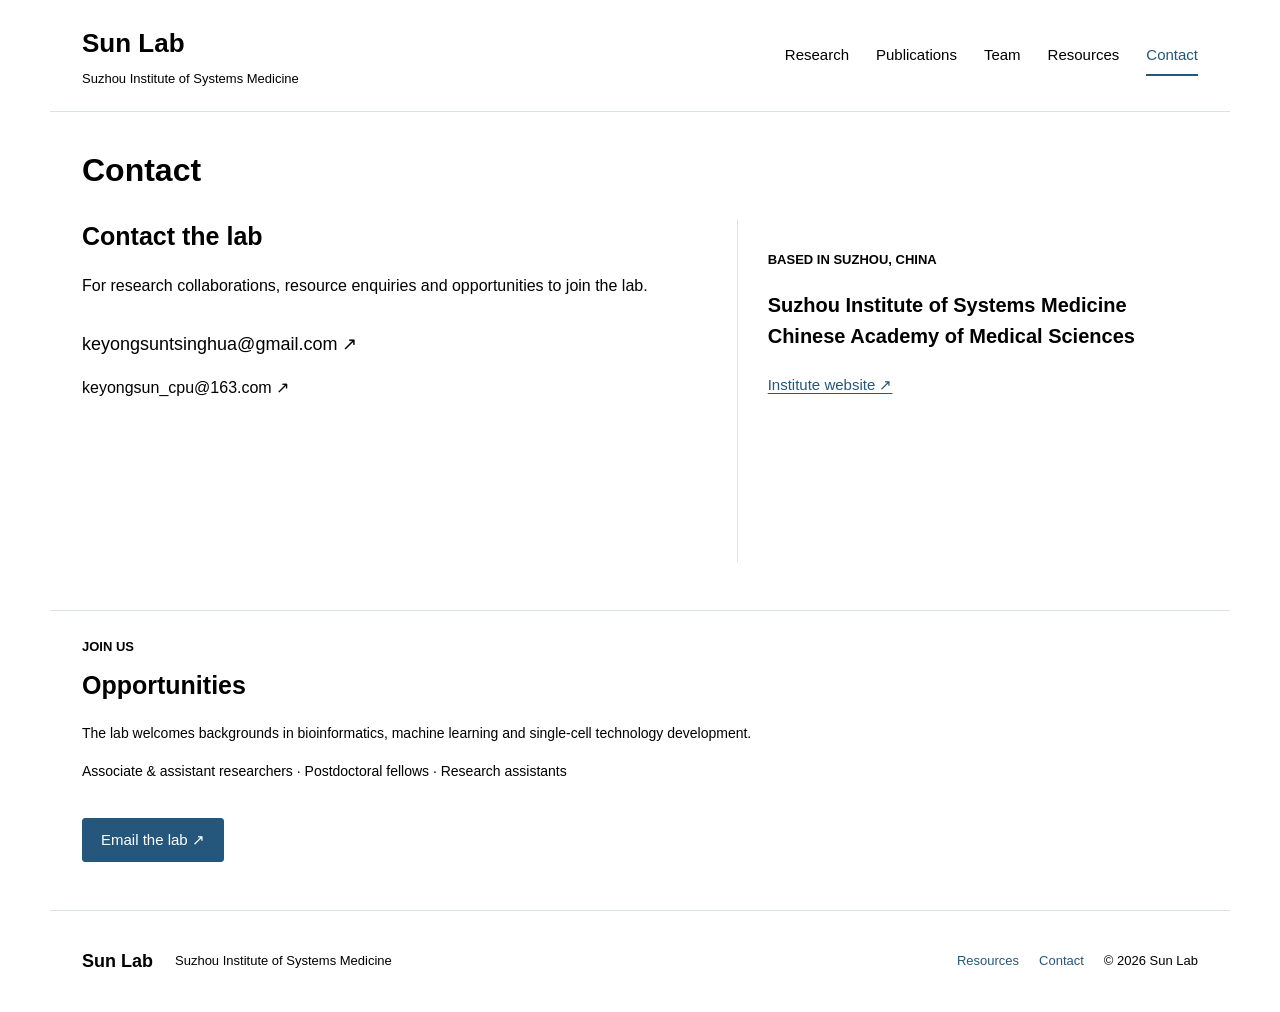
==== commit c74aa5d8: "Unify academic styling and introduce Team navigation Use one shared sans-serif type scale across the" ====
--- a/contact.html
+++ b/contact.html
@@ -1 +1 @@
-<!doctype html><html lang="en"><head><meta charset="utf-8"><meta name="viewport" content="width=device-width,initial-scale=1"><title>Contact | Sun Lab</title><meta name="description" content="Sun Lab at Suzhou Institute of Systems Medicine. Single-cell biology, people, publications and data resources."><link rel="icon" href="favicon.svg" type="image/svg+xml"><link rel="stylesheet" href="style.css?v=20261022-overview-black"></head><body><header><a class="brand" href="index.html">SUN<span class="brand-dot">.</span>LAB<small>SINGLE-CELL BIOLOGY</small></a><nav aria-label="Main navigation"><a href="research.html" >Research</a><a href="publications.html" >Publications</a><a href="people.html" >People</a><a href="resources.html" >Resources</a><a href="contact.html" aria-current="page" >Contact</a></nav></header><main><section class="page-head"><p class="eyebrow">SUN LAB / LET’S CONNECT</p><h1 class="">Contact</h1></section><section class="section compact contact-grid"><div><h2 class="">Start a conversation.</h2><p class="lead">For research collaborations, resource enquiries and opportunities to join the lab.</p><a class="contact-email" href="mailto:keyongsuntsinghua@gmail.com">keyongsuntsinghua@gmail.com ↗</a><a class="secondary-email" href="mailto:keyongsun_cpu@163.com">keyongsun_cpu@163.com ↗</a></div><div class="contact-meta"><p class="eyebrow">BASED IN SUZHOU, CHINA</p><h3 class="">Suzhou Institute of Systems Medicine<br>Chinese Academy of Medical Sciences</h3><a class="text-link" href="https://www.ismsz.cn/" target="_blank" rel="noopener"><span class="">Institute website ↗</span></a></div></section><section class="section opportunities"><p class="eyebrow">JOIN US</p><h2 class="">Bring your curiosity.</h2><p class="lead">The lab welcomes backgrounds in bioinformatics, machine learning and single-cell technology development.</p><p class="">Associate & assistant researchers · Postdoctoral fellows · Research assistants</p><a class="button" href="mailto:keyongsuntsinghua@gmail.com?subject=Sun%20Lab%20Enquiry"><span class="">Email the lab ↗</span></a></section></main><footer><a class="brand" href="index.html">SUN.LAB</a><p class="">Suzhou Institute of Systems Medicine</p><div><a href="resources.html">Resources</a><a href="contact.html">Contact</a><span>© 2026 Sun Lab</span></div></footer><script src="app.js"></script></body></html>+<!doctype html><html lang="en"><head><meta charset="utf-8"><meta name="viewport" content="width=device-width,initial-scale=1"><title>Contact | Sun Lab</title><meta name="description" content="Sun Lab at Suzhou Institute of Systems Medicine. Single-cell biology, team, publications and data resources."><link rel="icon" href="favicon.svg" type="image/svg+xml"><link rel="stylesheet" href="style.css?v=20261023-academic"><link rel="stylesheet" href="academic.css?v=20261023-academic"></head><body class="lab-site"><header><a class="brand" href="index.html">Sun Lab<small>Suzhou Institute of Systems Medicine</small></a><nav aria-label="Main navigation"><a href="research.html" >Research</a><a href="publications.html" >Publications</a><a href="team.html" >Team</a><a href="resources.html" >Resources</a><a href="contact.html" aria-current="page" >Contact</a></nav></header><main><section class="page-head"><p class="eyebrow">SUN LAB / LET’S CONNECT</p><h1 class="">Contact</h1></section><section class="section compact contact-grid"><div><h2 class="">Contact the lab</h2><p class="lead">For research collaborations, resource enquiries and opportunities to join the lab.</p><a class="contact-email" href="mailto:keyongsuntsinghua@gmail.com">keyongsuntsinghua@gmail.com ↗</a><a class="secondary-email" href="mailto:keyongsun_cpu@163.com">keyongsun_cpu@163.com ↗</a></div><div class="contact-meta"><p class="eyebrow">BASED IN SUZHOU, CHINA</p><h3 class="">Suzhou Institute of Systems Medicine<br>Chinese Academy of Medical Sciences</h3><a class="text-link" href="https://www.ismsz.cn/" target="_blank" rel="noopener"><span class="">Institute website ↗</span></a></div></section><section class="section opportunities"><p class="eyebrow">JOIN US</p><h2 class="">Opportunities</h2><p class="lead">The lab welcomes backgrounds in bioinformatics, machine learning and single-cell technology development.</p><p class="">Associate & assistant researchers · Postdoctoral fellows · Research assistants</p><a class="button" href="mailto:keyongsuntsinghua@gmail.com?subject=Sun%20Lab%20Enquiry"><span class="">Email the lab ↗</span></a></section></main><footer><a class="brand" href="index.html">Sun Lab</a><p class="">Suzhou Institute of Systems Medicine</p><div><a href="resources.html">Resources</a><a href="contact.html">Contact</a><span>© 2026 Sun Lab</span></div></footer><script src="app.js?v=20261023-academic"></script></body></html>
--- a/style.css
+++ b/style.css
@@ -19,3 +19,33 @@
 @media(max-width:480px){.members-grid{grid-template-columns:1fr;gap:36px}.member-card{display:grid;grid-template-columns:120px minmax(0,1fr);gap:22px}.member-portrait{height:164px}.member-portrait img{width:118px;height:162px}.member-info{padding:8px 0 0}.member-info h3{font-size:26px}.member-role{font-size:9px;letter-spacing:.7px}.member-education{font-size:11px}}
 
 input::placeholder{color:#000000;opacity:1}
+
+/* Atlas resource entry modules */
+.page-head:has(+ .resources-content){padding-top:40px;padding-bottom:24px;background:none;border-bottom:0}
+.resources-content{padding-top:0;padding-bottom:70px}
+.resource-intro{font-size:17px;line-height:1.7;max-width:710px;margin:0 0 32px;color:#000}
+.atlas-resource-grid{display:grid;grid-template-columns:repeat(2,minmax(0,1fr));gap:28px}
+.atlas-resource{min-width:0;border:1px solid #dedee2;background:#fff;padding:30px;display:flex;flex-direction:column;border-top:3px solid #2c425e}
+.atlas-resource.tree-shrew{border-top-color:#ce7a59}
+.resource-title-row{display:flex;align-items:center;justify-content:space-between;min-height:58px;gap:20px}
+.resource-title-row .eyebrow{font-size:12px;letter-spacing:2px;margin:0}
+.species-icon{width:78px;height:70px;object-fit:contain}
+.atlas-resource h2{font-size:33px;line-height:1.15;letter-spacing:-.6px;margin:17px 0 26px;max-width:440px;min-height:115px}
+.resource-stats{display:flex;gap:24px;padding:20px 0;border-top:1px solid #e6e5e2;border-bottom:1px solid #e6e5e2}
+.resource-stats>div{flex:1;min-width:0}
+.resource-stats strong{display:block;font-size:30px;font-family:Georgia,serif;font-weight:400;line-height:1.2}
+.resource-stats span{display:block;font-size:11px;margin-top:7px;color:#000}
+.resource-description{font-size:14px;line-height:1.8;min-height:80px;margin:20px 0;color:#000}
+.resource-preview{height:246px;margin:0;background:#fbfcfe;display:flex;align-items:center;gap:14px;padding:12px 18px;border:1px solid #ededf0}
+.resource-preview img{height:100%;width:65%;object-fit:contain;min-width:0}
+.resource-preview figcaption{font-size:12px;line-height:1.8;max-width:110px;color:#000}
+.resource-capabilities{height:246px;background:#f4f6fa;padding:30px;display:flex;flex-direction:column;justify-content:center;gap:20px}
+.resource-capabilities .eyebrow{font-size:9px;margin:0}
+.resource-capabilities>div{font-size:15px;line-height:1.5}
+.resource-capabilities span{font-size:10px;margin-right:14px;color:#000}
+.resource-details{font-size:11px;line-height:1.7;margin:20px 0 24px;color:#000}
+.resource-actions{display:flex;align-items:center;gap:20px;flex-wrap:wrap;margin-top:auto}
+.resource-actions .button{padding:14px 20px;font-size:12px;background:#263c5b;color:#fff}
+.publication-pending{font-size:11px;border:1px solid #dddde1;padding:12px;color:#000}
+@media(max-width:850px){.atlas-resource{padding:23px}.atlas-resource h2{font-size:29px;min-height:135px}.resource-stats{gap:12px}.resource-stats strong{font-size:26px}.resource-description{min-height:104px}.resource-preview{padding:10px;gap:8px}.resource-preview figcaption{font-size:10px}.resource-capabilities{padding:22px}.resource-capabilities>div{font-size:13px}}
+@media(max-width:650px){.atlas-resource-grid{grid-template-columns:1fr;gap:26px}.atlas-resource h2{min-height:0;font-size:32px}.resource-description{min-height:0}.resource-intro{font-size:15px}.resource-preview,.resource-capabilities{height:245px}.resource-stats strong{font-size:29px}.resource-actions{gap:12px}.resource-preview figcaption{font-size:12px}.page-head:has(+ .resources-content){padding-top:30px}}
--- a/academic.css
+++ b/academic.css
@@ -0,0 +1,30 @@
+/* Shared academic typography for the laboratory and atlas interfaces. */
+:root{--bg:#fff;--white:#fff;--ink:#000;--muted:#000;--line:#dce1e5;--accent:#24577b;--blue:#356c92;--pale:#f5f7f9;--academic-font:Arial,Helvetica,sans-serif}
+body{background:#fff;color:#000;font-family:var(--academic-font);font-size:16px;line-height:1.65}
+h1,h2,h3,h4,.brand,.project-metrics strong,.topa-stats strong,.resource-stats strong,.gs-result-heading h3,.gs-summary-card>strong{font-family:var(--academic-font);font-weight:600;letter-spacing:0}
+h1{font-size:34px;line-height:1.25;letter-spacing:0}h2{font-size:26px;line-height:1.35;letter-spacing:0}h3{font-size:21px;line-height:1.4;letter-spacing:0}h4{font-size:18px;line-height:1.4}
+p{line-height:1.75;color:#000}a{color:#24577b}a:hover{color:#143e5d;text-decoration:underline}button,input,select{font-family:var(--academic-font)}button,a,input,select{touch-action:manipulation}a:focus-visible,button:focus-visible,input:focus-visible,select:focus-visible{outline:2px solid #24577b;outline-offset:3px}input::placeholder{color:#000;opacity:1}
+.eyebrow{font-size:13px;font-weight:600;line-height:1.5;letter-spacing:0;margin:0 0 12px;color:#000}
+.button,.primary,.gs-primary{font-size:15px;font-weight:400;padding:10px 18px;border-radius:3px;background:#24577b;color:#fff;border:1px solid #24577b;line-height:1.5;height:auto;min-height:42px}.button:hover,.primary:hover,.gs-primary:hover{background:#143e5d;color:#fff;text-decoration:none}.text-link{font-size:15px;line-height:1.5;border-bottom:0;padding-bottom:0;text-decoration:underline;text-underline-offset:3px}
+/* Laboratory pages */
+.lab-site header,.lab-site main,.lab-site footer{max-width:1180px;margin:auto}.lab-site header{min-height:94px;padding:22px 32px;gap:28px;background:#fff;border-bottom:1px solid #dce1e5}.lab-site .brand{font-size:26px;font-weight:600;letter-spacing:0;color:#000}.lab-site .brand small{font-size:13px;letter-spacing:0;margin-top:3px;color:#000;font-weight:400}.lab-site .brand-dot{color:#000}.lab-site nav{gap:27px}.lab-site nav a{font-size:15px;color:#000;padding:8px 0}.lab-site nav a[aria-current=page]{color:#24577b}.lab-site nav a[aria-current=page]:after{background:#24577b;height:2px}
+.lab-site .page-head{background:none;border:0;padding:38px 32px 20px}.lab-site .page-head h1{font-size:32px;letter-spacing:0;margin:0}.lab-site .page-head .eyebrow{display:none}.lab-site .section{padding:26px 32px 48px}.lab-site .compact{padding-top:10px}.lab-site .section-head{gap:20px;margin-bottom:24px}.lab-site .section-head h2{font-size:25px;margin:0}.lab-site .lead{font-size:16px;line-height:1.75;max-width:850px}.lab-site h2{font-size:25px;margin:0 0 18px}.lab-site h3{font-size:21px}.lab-site .status{font-size:13px;letter-spacing:0;border-radius:0;background:none;padding:0;border:0;color:#000}.lab-site footer{padding:26px 32px;border-top:1px solid #dce1e5;gap:22px;line-height:1.6}.lab-site footer .brand{font-size:18px}.lab-site footer p,.lab-site footer>div{font-size:13px;color:#000}.lab-site footer span{color:#000}
+.lab-home{padding:48px 32px 38px;display:grid;grid-template-columns:1.3fr 1fr;gap:55px;align-items:center}.lab-home h1{font-size:36px;margin:0 0 14px}.lab-home .home-subtitle{font-size:23px;font-weight:400;line-height:1.45;margin:0 0 24px;max-width:600px}.lab-home p{font-size:16px;line-height:1.8;margin:0 0 20px}.lab-home .home-affiliation{font-size:14px;line-height:1.6;margin-top:24px}.home-links{display:flex;gap:22px;flex-wrap:wrap;font-size:15px}.home-links a{text-decoration:underline;text-underline-offset:3px}.lab-home figure{margin:0;max-width:380px;justify-self:center}.lab-home figure img{display:block;width:100%;height:auto}.lab-home figcaption{font-size:13px;margin-top:12px;text-align:center;color:#000}.home-section{padding:30px 32px 42px;border-top:1px solid #dce1e5}.home-section>h2{font-size:25px;margin:0 0 18px}.home-section>p{font-size:16px;max-width:850px}.home-resource-list{display:grid;grid-template-columns:1fr 1fr;gap:38px}.home-resource-list article{padding:0}.home-resource-list h3{font-size:20px;margin:0 0 12px}.home-resource-list p{font-size:15px;line-height:1.75;margin:0 0 14px}.home-resource-list a{font-size:15px;text-decoration:underline;text-underline-offset:3px}
+/* Straightforward team profiles */
+.lab-site .people-content .pi{gap:34px;align-items:flex-start;max-width:none;border:0;margin:0 0 38px;padding-bottom:30px;border-bottom:1px solid #dce1e5}.lab-site .pi-portrait{border:0;padding:0;background:none;width:170px;min-width:170px}.lab-site .people-content .pi img{width:170px;height:220px;object-fit:contain}.lab-site .pi h2{font-size:25px;margin:0 0 8px}.lab-site .pi .lead{font-size:16px;margin:0 0 16px}.lab-site .pi p{font-size:15px;line-height:1.75}.lab-site .pi-links{gap:22px}.lab-site .members{margin-top:0}.lab-site .members>.eyebrow{display:none}.lab-site .members-grid{grid-template-columns:repeat(4,minmax(0,1fr));gap:30px;margin-top:24px}.lab-site .member-card{border:0;padding:0}.lab-site .member-portrait{height:190px;border:0;background:none;justify-content:flex-start}.lab-site .member-portrait img{width:145px;height:190px;object-fit:contain}.lab-site .member-info{padding-top:15px}.lab-site .member-info h3{font-size:21px;margin:0 0 8px}.lab-site .member-role{font-size:14px;letter-spacing:0;text-transform:none;line-height:1.5;margin:0 0 7px}.lab-site .member-education{font-size:14px;line-height:1.7;color:#000;max-width:235px}
+/* Atlas resource entries */
+.lab-site .page-head:has(+ .resources-content){padding:38px 32px 20px}.lab-site .resources-content{padding-top:0}.lab-site .resource-intro{font-size:16px;line-height:1.75;margin-bottom:28px}.lab-site .atlas-resource-grid{gap:30px}.lab-site .atlas-resource{border:1px solid #dce1e5;border-top:1px solid #dce1e5;padding:25px;background:#fff}.lab-site .resource-title-row{min-height:45px}.lab-site .resource-title-row .eyebrow{font-size:14px;letter-spacing:0}.lab-site .species-icon{width:65px;height:52px}.lab-site .atlas-resource h2{font-size:24px;line-height:1.35;letter-spacing:0;min-height:98px;margin:12px 0 20px}.lab-site .resource-stats{padding:17px 0;gap:16px}.lab-site .resource-stats strong{font-size:25px;font-weight:600}.lab-site .resource-stats span{font-size:13px;line-height:1.4;margin-top:6px}.lab-site .resource-description{font-size:15px;line-height:1.75;min-height:106px;margin:18px 0}.lab-site .resource-preview{height:235px;border:0;background:#fff;padding:0}.lab-site .resource-preview figcaption{font-size:13px;line-height:1.6}.lab-site .resource-capabilities{height:235px;padding:22px;background:#f5f7f9;gap:18px}.lab-site .resource-capabilities .eyebrow{font-size:13px}.lab-site .resource-capabilities>div{font-size:15px}.lab-site .resource-capabilities span{display:none}.lab-site .resource-details{font-size:13px;line-height:1.65;margin:18px 0}.lab-site .resource-actions{gap:17px}.lab-site .resource-actions .button{font-size:15px;padding:9px 15px;background:#24577b}.lab-site .publication-pending{font-size:13px;border:0;padding:0;line-height:1.6}
+/* Other lab content */
+.lab-site .filters{gap:12px}.lab-site .filters button,.lab-site .filters input{font-size:14px}.lab-site .paper{padding:24px 0;grid-template-columns:64px 1fr 20px}.lab-site .paper .year{font:400 19px var(--academic-font)}.lab-site .paper small{font-size:14px;letter-spacing:0}.lab-site .paper h3{font-size:19px;line-height:1.5;margin:7px 0}.lab-site .paper p{font-size:14px;line-height:1.7}.lab-site .source-note{font-size:14px}.lab-site .placeholder-grid{display:block}.lab-site .empty{min-height:0;padding:18px 0;border:0;border-bottom:1px solid #dce1e5;background:none}.lab-site .empty-index{display:none}.lab-site .empty h3{font-size:20px;margin:10px 0}.lab-site .project-summary h2{font-size:27px}.lab-site .project-summary .species{font-size:15px}.lab-site .portal-grid{gap:25px}.lab-site .portal-grid article{background:none;padding:20px 0;border-top:1px solid #dce1e5}.lab-site .portal-grid small{font-size:13px;letter-spacing:0}.lab-site .portal-grid h3{font-size:20px}.lab-site .portal-grid p,.lab-site .related p{font-size:15px}.lab-site .contact-grid{gap:55px}.lab-site .contact-email{font-size:18px;letter-spacing:0;overflow-wrap:anywhere}.lab-site .secondary-email{font-size:16px}.lab-site .contact-meta h3{font-size:20px}.lab-site .opportunities h2{font-size:25px}.lab-site .opportunities{background:none;border-top:1px solid #dce1e5}
+/* Data portals: retain the workspace layout, with readable labels and controls. */
+.atlas-site header{height:auto;min-height:82px;padding:18px 3.5%;gap:28px;background:#fff;border-bottom:1px solid #dce1e5}.atlas-site .brand{font-size:24px;letter-spacing:0;color:#000}.atlas-site .brand>span{color:#000}.atlas-site .brand small{display:none}.atlas-site nav{gap:25px;margin-left:0;align-self:center}.atlas-site nav a{font-size:15px;padding:8px 0;color:#000}.atlas-site nav a.active:after{background:#24577b}.atlas-site .species-tag{font-size:13px;color:#000}.atlas-site .species-tag b{font-size:13px;border-radius:2px}.atlas-site .project-heading{padding:30px 0 25px;gap:25px}.atlas-site .project-heading .eyebrow{display:none}.atlas-site h1{font-size:32px;letter-spacing:0;margin:0 0 10px}.atlas-site h1 span{color:#000}.atlas-site .subtitle{font-size:15px;line-height:1.7}.atlas-site .project-metrics{gap:24px}.atlas-site .project-metrics strong{font-size:23px}.atlas-site .project-metrics span{font-size:13px;margin-top:5px}.atlas-site .project-metrics small{font-size:14px}.atlas-site .workspace{border-radius:3px;box-shadow:none;grid-template-columns:290px minmax(0,1fr)}.atlas-site .sidebar{background:#fafbfc;padding:22px 18px}.atlas-site .sidebar-title h2{font-size:18px}.atlas-site .sidebar-title>span{font-size:13px}.atlas-site .search-field input{font-size:14px}.atlas-site .selection-actions{gap:18px}.atlas-site .selection-actions button{font-size:13px}.atlas-site .track-group{font-size:13px;letter-spacing:0;margin-top:17px}.atlas-site .track-info strong{font-size:14px;font-weight:500;line-height:1.55}.atlas-site .track-info small{font-size:13px}.atlas-site .track-item{padding:12px 10px;border-radius:3px;background:#edf3f8;border-color:#bfd1df}.atlas-site .track-item.off{background:#fff;border-color:#dce1e5}.atlas-site .track-item input{width:16px;height:16px;accent-color:#24577b}.atlas-site .catalog-note p,.atlas-site .sidebar-bottom p{font-size:13px;line-height:1.7}.atlas-site .import-button{font-size:14px}.atlas-site .browser-heading h2{font-size:23px;letter-spacing:0}.atlas-site .browser-heading .eyebrow{font-size:13px;letter-spacing:0}.atlas-site .status{font-size:13px;border-radius:3px}.atlas-site .locus-form input{font-size:14px}.atlas-site .locus-form button{font-size:15px}.atlas-site .suggestions button{font-size:14px}.atlas-site .suggestions small{font-size:13px}.atlas-site .example-genes{margin-bottom:20px;gap:9px}.atlas-site .example-genes span,.atlas-site .example-genes button{font-size:13px}.atlas-site .browser-tools{gap:12px}.atlas-site .browser-tools button,.atlas-site .browser-tools select,.atlas-site .browser-tools label,.atlas-site .svg-download{font-size:13px}.atlas-site .browser-foot,.atlas-site .context-strip p,.atlas-site .comparison-note{font-size:13px;line-height:1.7}.atlas-site .context-strip small{font-size:13px;letter-spacing:0}.atlas-site .comparison-note{background:#f5f7f9;border-left:2px solid #356c92}.atlas-site .context-strip{gap:25px}.atlas-site .content-panel{border:0;border-radius:0;padding:25px 0 35px;margin-bottom:30px;background:#fff}.atlas-site .content-panel>h2{font-size:26px;letter-spacing:0;margin:12px 0 20px}.atlas-site .content-panel>p{font-size:16px;line-height:1.75}.atlas-site .overview-grid{gap:25px;margin:28px 0}.atlas-site .overview-grid article{padding:0;background:none;border-top:1px solid #dce1e5;padding-top:18px}.atlas-site .overview-grid small{font-size:13px;letter-spacing:0}.atlas-site .overview-grid h3{font-size:21px}.atlas-site .overview-grid p{font-size:15px;line-height:1.75}.atlas-site .atlas-overview-figure figcaption{font-size:14px}.atlas-site .data-table>div{font-size:15px;line-height:1.75;grid-template-columns:190px 1fr}.atlas-site .download-row a{font-size:14px}.atlas-site .content-panel .data-note{font-size:14px}.atlas-site .full-track-downloads h3{font-size:23px;font-family:var(--academic-font)}.atlas-site .full-track-downloads>p{font-size:15px}.atlas-site .track-download-scroll{border-radius:2px}.atlas-site .track-download-scroll table{font-size:14px;min-width:720px}.atlas-site footer{font-size:13px;gap:22px}.atlas-site footer>a{font-size:17px}
+/* TOPA study figures and text */
+.atlas-site .topa-intro{gap:32px}.atlas-site .topa-intro h2{font:600 27px/1.4 var(--academic-font);letter-spacing:0;margin-bottom:18px}.atlas-site .topa-intro h2 br{display:none}.atlas-site .topa-intro p:not(.eyebrow){font-size:16px;line-height:1.75}.atlas-site .topa-intro>img{width:90px;height:80px}.atlas-site .topa-stats{margin-top:28px;padding:20px 0;gap:25px}.atlas-site .topa-stats strong{font:600 27px/1.3 var(--academic-font)}.atlas-site .topa-stats span{font-size:14px;margin-top:6px}.atlas-site .topa-study{padding:24px 0;gap:25px}.atlas-site .topa-study small{font-size:13px;letter-spacing:0;margin-bottom:8px}.atlas-site .topa-study strong{font-size:15px;line-height:1.7}.atlas-site .topa-landscapes{gap:35px}.atlas-site .topa-landscapes figure{padding:0;border:0;min-width:0}.atlas-site .topa-figure-heading small{font-size:13px;letter-spacing:0}.atlas-site .topa-figure-heading h3{font:600 21px/1.4 var(--academic-font);margin:10px 0 20px;min-height:60px}.atlas-site .topa-landscapes figcaption{font-size:14px;line-height:1.75;margin-top:16px}.atlas-site .topa-research{margin-top:34px;border-top:1px solid #dce1e5;padding-top:24px}.atlas-site .topa-research>h3,.atlas-site .topa-next h3{font:600 24px/1.4 var(--academic-font);margin:0 0 18px}.atlas-site .topa-research .overview-grid{gap:28px}.atlas-site .topa-research h4{font:600 20px/1.4 var(--academic-font);margin:12px 0}.atlas-site .topa-research-note,.atlas-site .topa-score-note{font-size:14px!important;line-height:1.75!important}.atlas-site .topa-next{padding:24px 0;background:none;border-top:1px solid #dce1e5;margin-top:28px}.atlas-site .topa-next p:not(.eyebrow){font-size:15px;line-height:1.75}.atlas-site .topa-actions a{font-size:15px;border:0;text-decoration:underline}
+/* GeneScore tables and supporting text */
+.atlas-site .gs-intro h2{font:600 26px/1.4 var(--academic-font);letter-spacing:0}.atlas-site .gs-intro h2>span{color:#000}.atlas-site .gs-intro p:last-child{font-size:16px;line-height:1.75}.atlas-site .gs-dataset-count{font-size:14px;border-radius:3px}.atlas-site .gs-search-card,.atlas-site .gs-chart-card,.atlas-site .gs-summary-card,.atlas-site .gs-figure,.atlas-site .gs-methods{border-radius:3px;box-shadow:none}.atlas-site #gs-form>label{font-size:14px}.atlas-site .gs-examples span,.atlas-site .gs-examples button{font-size:13px}.atlas-site .gs-status{font-size:14px}.atlas-site .gs-suggestions button{font-size:14px}.atlas-site .gs-result-heading h3{font:600 25px/1.4 var(--academic-font);letter-spacing:0}.atlas-site .gs-result-heading p:last-child{font-size:14px}.atlas-site .gs-exports button{font-size:13px}.atlas-site .gs-toolbar label,.atlas-site .gs-toolbar input,.atlas-site .gs-toolbar select{font-size:13px}.atlas-site .gs-table{font-size:14px;min-width:920px}.atlas-site .gs-table thead th{font-size:13px}.atlas-site .gs-table thead small{font-size:12px}.atlas-site .gs-table .gs-rank{font-size:13px}.atlas-site .gs-table tbody th strong{font-size:13px;font-weight:400}.atlas-site .gs-cell-name{font-size:14px;line-height:1.55}.atlas-site .gs-value,.atlas-site .gs-pct-cell .gs-value{font-size:13px;width:65px}.atlas-site .gs-table th:first-child{width:56px}.atlas-site .gs-table th:nth-child(2){width:285px}.atlas-site .gs-table th:nth-child(4){width:190px}.atlas-site .gs-chart-note,.atlas-site .gs-empty{font-size:14px}.atlas-site .gs-summary-card .eyebrow,.atlas-site .gs-small-label{font-size:13px;letter-spacing:0}.atlas-site .gs-summary-card>strong{font:600 20px/1.5 var(--academic-font)}.atlas-site .gs-summary-card p,.atlas-site .gs-summary-card .gs-id-note{font-size:14px;line-height:1.75}.atlas-site .gs-figure figcaption,.atlas-site .gs-figure figcaption a{font-size:14px}.atlas-site .gs-methods summary{font-size:15px}.atlas-site .gs-methods p{font-size:14px;line-height:1.75}
+@media(min-width:1550px){.atlas-site header,.atlas-site main,.atlas-site footer{max-width:1550px;margin:auto}}
+@media(max-width:1100px){.lab-site nav{gap:20px}.lab-site .members-grid{grid-template-columns:repeat(2,minmax(0,1fr))}.atlas-site header{gap:20px;flex-wrap:wrap}.atlas-site .species-tag{margin-left:auto}.atlas-site nav{gap:20px}.atlas-site .workspace{grid-template-columns:250px minmax(0,1fr)}.atlas-site .browser-heading{flex-wrap:wrap}.atlas-site .gs-results{grid-template-columns:1fr}.atlas-site .gs-aside{grid-template-columns:1fr 1fr}.atlas-site .gs-methods{grid-column:1/-1}}
+@media(max-width:740px){.lab-site header{padding:18px 22px;gap:18px;flex-wrap:wrap}.lab-site .brand{font-size:24px}.lab-site .brand small{font-size:12px}.lab-site nav{gap:18px;width:100%;justify-content:flex-start;flex-wrap:wrap}.lab-site nav a{font-size:14px}.lab-site .page-head,.lab-site .page-head:has(+ .resources-content){padding:28px 22px 16px}.lab-site .page-head h1{font-size:29px}.lab-site .section{padding:15px 22px 35px}.lab-home{grid-template-columns:1fr;padding:30px 22px;gap:28px}.lab-home h1{font-size:32px}.lab-home .home-subtitle{font-size:21px}.lab-home figure{max-width:320px}.home-section{padding:26px 22px}.home-resource-list{grid-template-columns:1fr;gap:28px}.lab-site .people-content .pi{gap:25px;flex-direction:column}.lab-site .members-grid{gap:28px 22px}.lab-site .member-card{display:block}.lab-site .member-info{padding-top:14px}.lab-site .member-portrait{height:170px}.lab-site .member-portrait img{width:130px;height:170px}.lab-site .member-info h3{font-size:20px}.lab-site .member-education{font-size:14px}.lab-site .atlas-resource-grid{grid-template-columns:1fr}.lab-site .atlas-resource{padding:22px}.lab-site .atlas-resource h2{font-size:23px;min-height:0}.lab-site .resource-description{min-height:0}.lab-site .resource-stats strong{font-size:24px}.lab-site .resource-stats span{font-size:13px}.lab-site .resource-preview,.lab-site .resource-capabilities{height:235px}.lab-site .contact-grid{grid-template-columns:1fr;gap:25px}.lab-site .portal-grid{grid-template-columns:1fr}.lab-site footer{padding:22px;flex-wrap:wrap}.lab-site footer>div{margin:0;flex-wrap:wrap;gap:20px}.lab-site footer p{margin:0}.atlas-site header{padding:17px 4%;min-height:0;gap:15px}.atlas-site .brand{font-size:23px}.atlas-site nav{order:3;width:100%;overflow:visible;flex-wrap:wrap;gap:6px 20px;height:auto;margin:0}.atlas-site nav a{font-size:14px;padding:6px 0}.atlas-site .species-tag{font-size:12px}.atlas-site .project-heading{padding:24px 0;gap:16px}.atlas-site h1{font-size:29px}.atlas-site .project-metrics{gap:30px}.atlas-site .project-metrics strong{font-size:21px}.atlas-site .project-metrics span{font-size:13px}.atlas-site .workspace{grid-template-columns:1fr}.atlas-site .sidebar{padding:20px}.atlas-site #track-list{max-height:235px}.atlas-site .browser-area{padding:20px 14px 0}.atlas-site .browser-heading h2{font-size:22px}.atlas-site .locus-form{flex-wrap:wrap}.atlas-site .locus-input-wrap{flex-basis:65%}.atlas-site .content-panel{padding:20px 0}.atlas-site .content-panel>h2{font-size:25px}.atlas-site .topa-intro{display:block}.atlas-site .topa-intro>img{display:none}.atlas-site .topa-intro h2{font-size:25px}.atlas-site .topa-stats{grid-template-columns:repeat(2,minmax(0,1fr));gap:22px}.atlas-site .topa-stats strong{font-size:25px}.atlas-site .topa-study,.atlas-site .topa-landscapes{grid-template-columns:1fr;gap:25px}.atlas-site .topa-figure-heading h3{min-height:0}.atlas-site .overview-grid,.atlas-site .topa-research .overview-grid{grid-template-columns:1fr;gap:22px}.atlas-site .data-table>div{grid-template-columns:1fr;gap:8px}.atlas-site .gs-intro h2{font-size:25px}.atlas-site .gs-intro p:last-child{font-size:15px}.atlas-site .gs-dataset-count{white-space:normal}.atlas-site .gs-aside{grid-template-columns:1fr}.atlas-site .gs-toolbar{flex-wrap:wrap}.atlas-site .gs-toolbar input{max-width:100%;width:180px}.atlas-site .gs-search-line{gap:8px}.atlas-site .gs-primary{padding:8px 14px}.atlas-site .topa-next{grid-template-columns:1fr}.atlas-site .topa-actions{flex-direction:column;align-items:flex-start}.atlas-site footer{font-size:13px;line-height:1.7;flex-wrap:wrap}.atlas-site footer>span:last-child{width:100%}}
+@media(max-width:380px){.lab-site .members-grid{grid-template-columns:1fr}.lab-site nav{gap:15px}.atlas-site .species-tag b{margin-left:5px}.lab-site .resource-stats{gap:10px}.lab-site .resource-stats strong{font-size:22px}}
+
+.lab-site .members{border-top:0;padding-top:0}.atlas-site .project-heading h1 span{display:none}
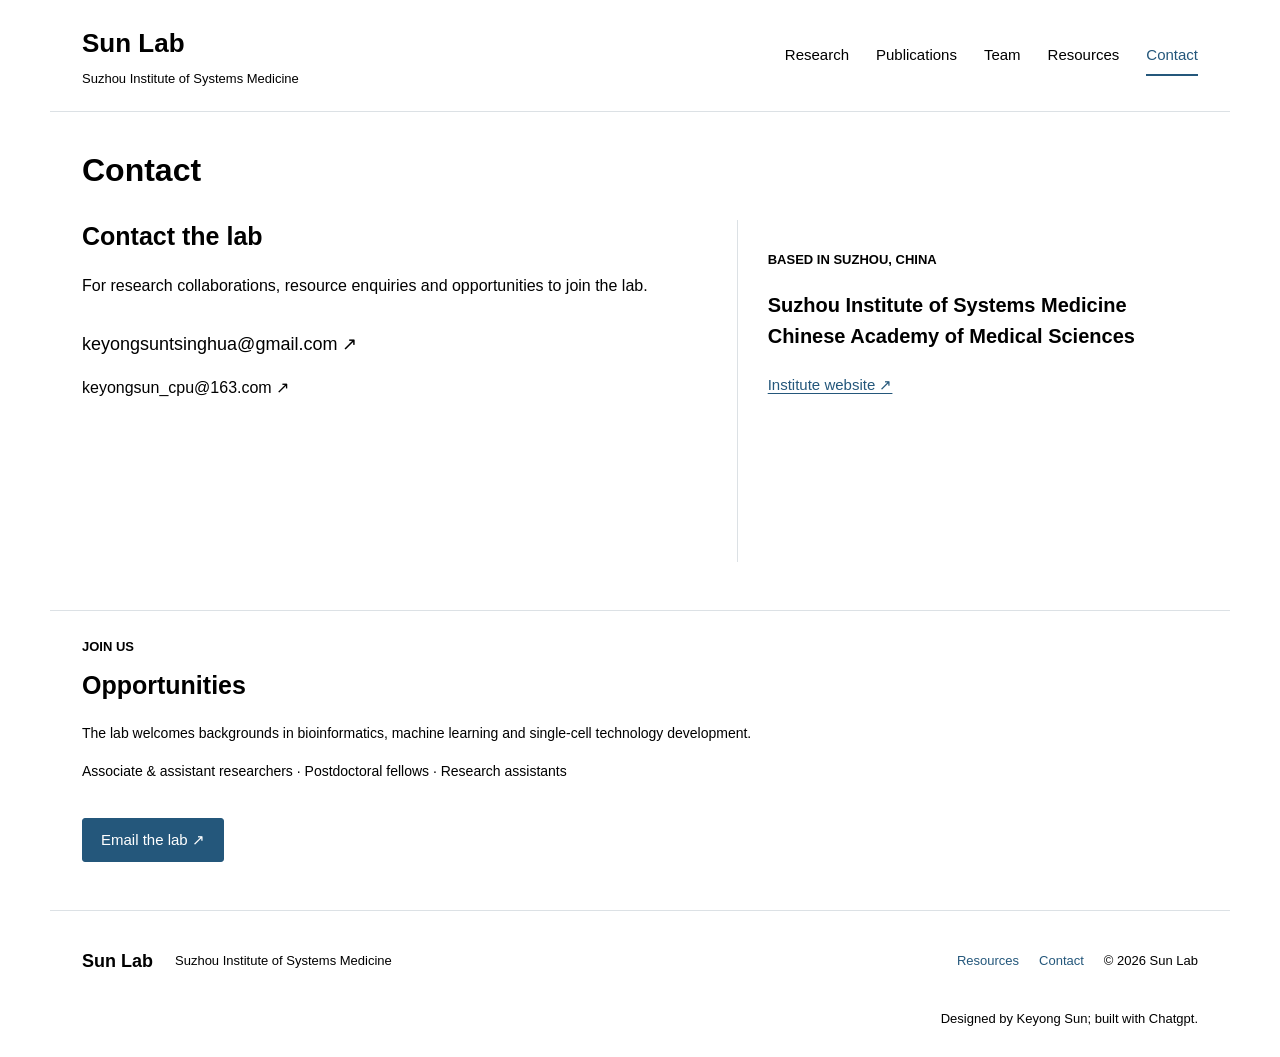
==== commit 810e2e66: "Add the website design and build credit to lab page footers" ====
--- a/contact.html
+++ b/contact.html
@@ -1 +1 @@
-<!doctype html><html lang="en"><head><meta charset="utf-8"><meta name="viewport" content="width=device-width,initial-scale=1"><title>Contact | Sun Lab</title><meta name="description" content="Sun Lab at Suzhou Institute of Systems Medicine. Single-cell biology, team, publications and data resources."><link rel="icon" href="favicon.svg" type="image/svg+xml"><link rel="stylesheet" href="style.css?v=20261023-academic"><link rel="stylesheet" href="academic.css?v=20261023-academic"></head><body class="lab-site"><header><a class="brand" href="index.html">Sun Lab<small>Suzhou Institute of Systems Medicine</small></a><nav aria-label="Main navigation"><a href="research.html" >Research</a><a href="publications.html" >Publications</a><a href="team.html" >Team</a><a href="resources.html" >Resources</a><a href="contact.html" aria-current="page" >Contact</a></nav></header><main><section class="page-head"><p class="eyebrow">SUN LAB / LET’S CONNECT</p><h1 class="">Contact</h1></section><section class="section compact contact-grid"><div><h2 class="">Contact the lab</h2><p class="lead">For research collaborations, resource enquiries and opportunities to join the lab.</p><a class="contact-email" href="mailto:keyongsuntsinghua@gmail.com">keyongsuntsinghua@gmail.com ↗</a><a class="secondary-email" href="mailto:keyongsun_cpu@163.com">keyongsun_cpu@163.com ↗</a></div><div class="contact-meta"><p class="eyebrow">BASED IN SUZHOU, CHINA</p><h3 class="">Suzhou Institute of Systems Medicine<br>Chinese Academy of Medical Sciences</h3><a class="text-link" href="https://www.ismsz.cn/" target="_blank" rel="noopener"><span class="">Institute website ↗</span></a></div></section><section class="section opportunities"><p class="eyebrow">JOIN US</p><h2 class="">Opportunities</h2><p class="lead">The lab welcomes backgrounds in bioinformatics, machine learning and single-cell technology development.</p><p class="">Associate & assistant researchers · Postdoctoral fellows · Research assistants</p><a class="button" href="mailto:keyongsuntsinghua@gmail.com?subject=Sun%20Lab%20Enquiry"><span class="">Email the lab ↗</span></a></section></main><footer><a class="brand" href="index.html">Sun Lab</a><p class="">Suzhou Institute of Systems Medicine</p><div><a href="resources.html">Resources</a><a href="contact.html">Contact</a><span>© 2026 Sun Lab</span></div></footer><script src="app.js?v=20261023-academic"></script></body></html>+<!doctype html><html lang="en"><head><meta charset="utf-8"><meta name="viewport" content="width=device-width,initial-scale=1"><title>Contact | Sun Lab</title><meta name="description" content="Sun Lab at Suzhou Institute of Systems Medicine. Single-cell biology, team, publications and data resources."><link rel="icon" href="favicon.svg" type="image/svg+xml"><link rel="stylesheet" href="style.css?v=20261023-academic-v2"><link rel="stylesheet" href="academic.css?v=20261023-academic-v2"></head><body class="lab-site"><header><a class="brand" href="index.html">Sun Lab<small>Suzhou Institute of Systems Medicine</small></a><nav aria-label="Main navigation"><a href="research.html" >Research</a><a href="publications.html" >Publications</a><a href="team.html" >Team</a><a href="resources.html" >Resources</a><a href="contact.html" aria-current="page" >Contact</a></nav></header><main><section class="page-head"><p class="eyebrow">SUN LAB / LET’S CONNECT</p><h1 class="">Contact</h1></section><section class="section compact contact-grid"><div><h2 class="">Contact the lab</h2><p class="lead">For research collaborations, resource enquiries and opportunities to join the lab.</p><a class="contact-email" href="mailto:keyongsuntsinghua@gmail.com">keyongsuntsinghua@gmail.com ↗</a><a class="secondary-email" href="mailto:keyongsun_cpu@163.com">keyongsun_cpu@163.com ↗</a></div><div class="contact-meta"><p class="eyebrow">BASED IN SUZHOU, CHINA</p><h3 class="">Suzhou Institute of Systems Medicine<br>Chinese Academy of Medical Sciences</h3><a class="text-link" href="https://www.ismsz.cn/" target="_blank" rel="noopener"><span class="">Institute website ↗</span></a></div></section><section class="section opportunities"><p class="eyebrow">JOIN US</p><h2 class="">Opportunities</h2><p class="lead">The lab welcomes backgrounds in bioinformatics, machine learning and single-cell technology development.</p><p class="">Associate & assistant researchers · Postdoctoral fellows · Research assistants</p><a class="button" href="mailto:keyongsuntsinghua@gmail.com?subject=Sun%20Lab%20Enquiry"><span class="">Email the lab ↗</span></a></section></main><footer style="flex-wrap:wrap"><a class="brand" href="index.html">Sun Lab</a><p class="">Suzhou Institute of Systems Medicine</p><div><a href="resources.html">Resources</a><a href="contact.html">Contact</a><span>© 2026 Sun Lab</span></div><p class="site-credit" style="flex-basis:100%;margin:0;text-align:right">Designed by Keyong Sun; built with Chatgpt.</p></footer><script src="app.js?v=20261023-academic-v2"></script></body></html>
--- a/academic.css
+++ b/academic.css
@@ -28,3 +28,6 @@
 @media(max-width:380px){.lab-site .members-grid{grid-template-columns:1fr}.lab-site nav{gap:15px}.atlas-site .species-tag b{margin-left:5px}.lab-site .resource-stats{gap:10px}.lab-site .resource-stats strong{font-size:22px}}
 
 .lab-site .members{border-top:0;padding-top:0}.atlas-site .project-heading h1 span{display:none}
+/* Prevent legacy component font shorthands from reintroducing serif headings. */
+.lab-site :is(h1,h2,h3,h4,h5,h6,p,a,button,input,select,textarea,label,small,strong,th,td),.atlas-site :is(h1,h2,h3,h4,h5,h6,p,a,button,input,select,textarea,label,small,strong,th,td){font-family:var(--academic-font)!important}
+.atlas-site .locus-form button{background:#24577b;color:#fff;border-radius:3px}
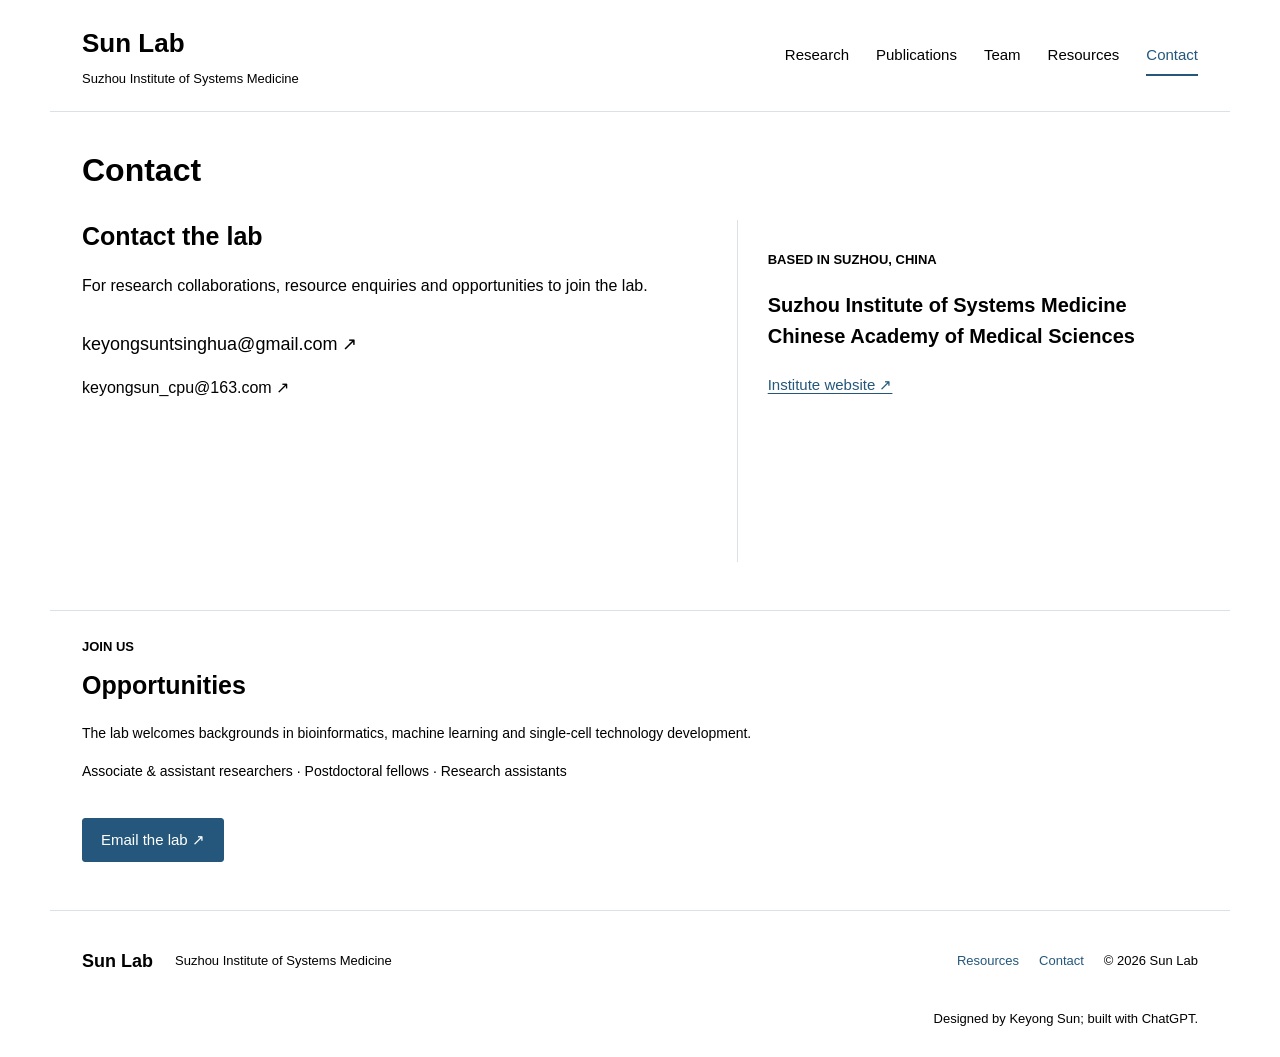
==== commit 2e4ae0ae: "Correct ChatGPT capitalization in lab page footers" ====
--- a/contact.html
+++ b/contact.html
@@ -1 +1 @@
-<!doctype html><html lang="en"><head><meta charset="utf-8"><meta name="viewport" content="width=device-width,initial-scale=1"><title>Contact | Sun Lab</title><meta name="description" content="Sun Lab at Suzhou Institute of Systems Medicine. Single-cell biology, team, publications and data resources."><link rel="icon" href="favicon.svg" type="image/svg+xml"><link rel="stylesheet" href="style.css?v=20261023-academic-v2"><link rel="stylesheet" href="academic.css?v=20261023-academic-v2"></head><body class="lab-site"><header><a class="brand" href="index.html">Sun Lab<small>Suzhou Institute of Systems Medicine</small></a><nav aria-label="Main navigation"><a href="research.html" >Research</a><a href="publications.html" >Publications</a><a href="team.html" >Team</a><a href="resources.html" >Resources</a><a href="contact.html" aria-current="page" >Contact</a></nav></header><main><section class="page-head"><p class="eyebrow">SUN LAB / LET’S CONNECT</p><h1 class="">Contact</h1></section><section class="section compact contact-grid"><div><h2 class="">Contact the lab</h2><p class="lead">For research collaborations, resource enquiries and opportunities to join the lab.</p><a class="contact-email" href="mailto:keyongsuntsinghua@gmail.com">keyongsuntsinghua@gmail.com ↗</a><a class="secondary-email" href="mailto:keyongsun_cpu@163.com">keyongsun_cpu@163.com ↗</a></div><div class="contact-meta"><p class="eyebrow">BASED IN SUZHOU, CHINA</p><h3 class="">Suzhou Institute of Systems Medicine<br>Chinese Academy of Medical Sciences</h3><a class="text-link" href="https://www.ismsz.cn/" target="_blank" rel="noopener"><span class="">Institute website ↗</span></a></div></section><section class="section opportunities"><p class="eyebrow">JOIN US</p><h2 class="">Opportunities</h2><p class="lead">The lab welcomes backgrounds in bioinformatics, machine learning and single-cell technology development.</p><p class="">Associate & assistant researchers · Postdoctoral fellows · Research assistants</p><a class="button" href="mailto:keyongsuntsinghua@gmail.com?subject=Sun%20Lab%20Enquiry"><span class="">Email the lab ↗</span></a></section></main><footer style="flex-wrap:wrap"><a class="brand" href="index.html">Sun Lab</a><p class="">Suzhou Institute of Systems Medicine</p><div><a href="resources.html">Resources</a><a href="contact.html">Contact</a><span>© 2026 Sun Lab</span></div><p class="site-credit" style="flex-basis:100%;margin:0;text-align:right">Designed by Keyong Sun; built with Chatgpt.</p></footer><script src="app.js?v=20261023-academic-v2"></script></body></html>+<!doctype html><html lang="en"><head><meta charset="utf-8"><meta name="viewport" content="width=device-width,initial-scale=1"><title>Contact | Sun Lab</title><meta name="description" content="Sun Lab at Suzhou Institute of Systems Medicine. Single-cell biology, team, publications and data resources."><link rel="icon" href="favicon.svg" type="image/svg+xml"><link rel="stylesheet" href="style.css?v=20261023-academic-v2"><link rel="stylesheet" href="academic.css?v=20261023-academic-v2"></head><body class="lab-site"><header><a class="brand" href="index.html">Sun Lab<small>Suzhou Institute of Systems Medicine</small></a><nav aria-label="Main navigation"><a href="research.html" >Research</a><a href="publications.html" >Publications</a><a href="team.html" >Team</a><a href="resources.html" >Resources</a><a href="contact.html" aria-current="page" >Contact</a></nav></header><main><section class="page-head"><p class="eyebrow">SUN LAB / LET’S CONNECT</p><h1 class="">Contact</h1></section><section class="section compact contact-grid"><div><h2 class="">Contact the lab</h2><p class="lead">For research collaborations, resource enquiries and opportunities to join the lab.</p><a class="contact-email" href="mailto:keyongsuntsinghua@gmail.com">keyongsuntsinghua@gmail.com ↗</a><a class="secondary-email" href="mailto:keyongsun_cpu@163.com">keyongsun_cpu@163.com ↗</a></div><div class="contact-meta"><p class="eyebrow">BASED IN SUZHOU, CHINA</p><h3 class="">Suzhou Institute of Systems Medicine<br>Chinese Academy of Medical Sciences</h3><a class="text-link" href="https://www.ismsz.cn/" target="_blank" rel="noopener"><span class="">Institute website ↗</span></a></div></section><section class="section opportunities"><p class="eyebrow">JOIN US</p><h2 class="">Opportunities</h2><p class="lead">The lab welcomes backgrounds in bioinformatics, machine learning and single-cell technology development.</p><p class="">Associate & assistant researchers · Postdoctoral fellows · Research assistants</p><a class="button" href="mailto:keyongsuntsinghua@gmail.com?subject=Sun%20Lab%20Enquiry"><span class="">Email the lab ↗</span></a></section></main><footer style="flex-wrap:wrap"><a class="brand" href="index.html">Sun Lab</a><p class="">Suzhou Institute of Systems Medicine</p><div><a href="resources.html">Resources</a><a href="contact.html">Contact</a><span>© 2026 Sun Lab</span></div><p class="site-credit" style="flex-basis:100%;margin:0;text-align:right">Designed by Keyong Sun; built with ChatGPT.</p></footer><script src="app.js?v=20261023-academic-v2"></script></body></html>
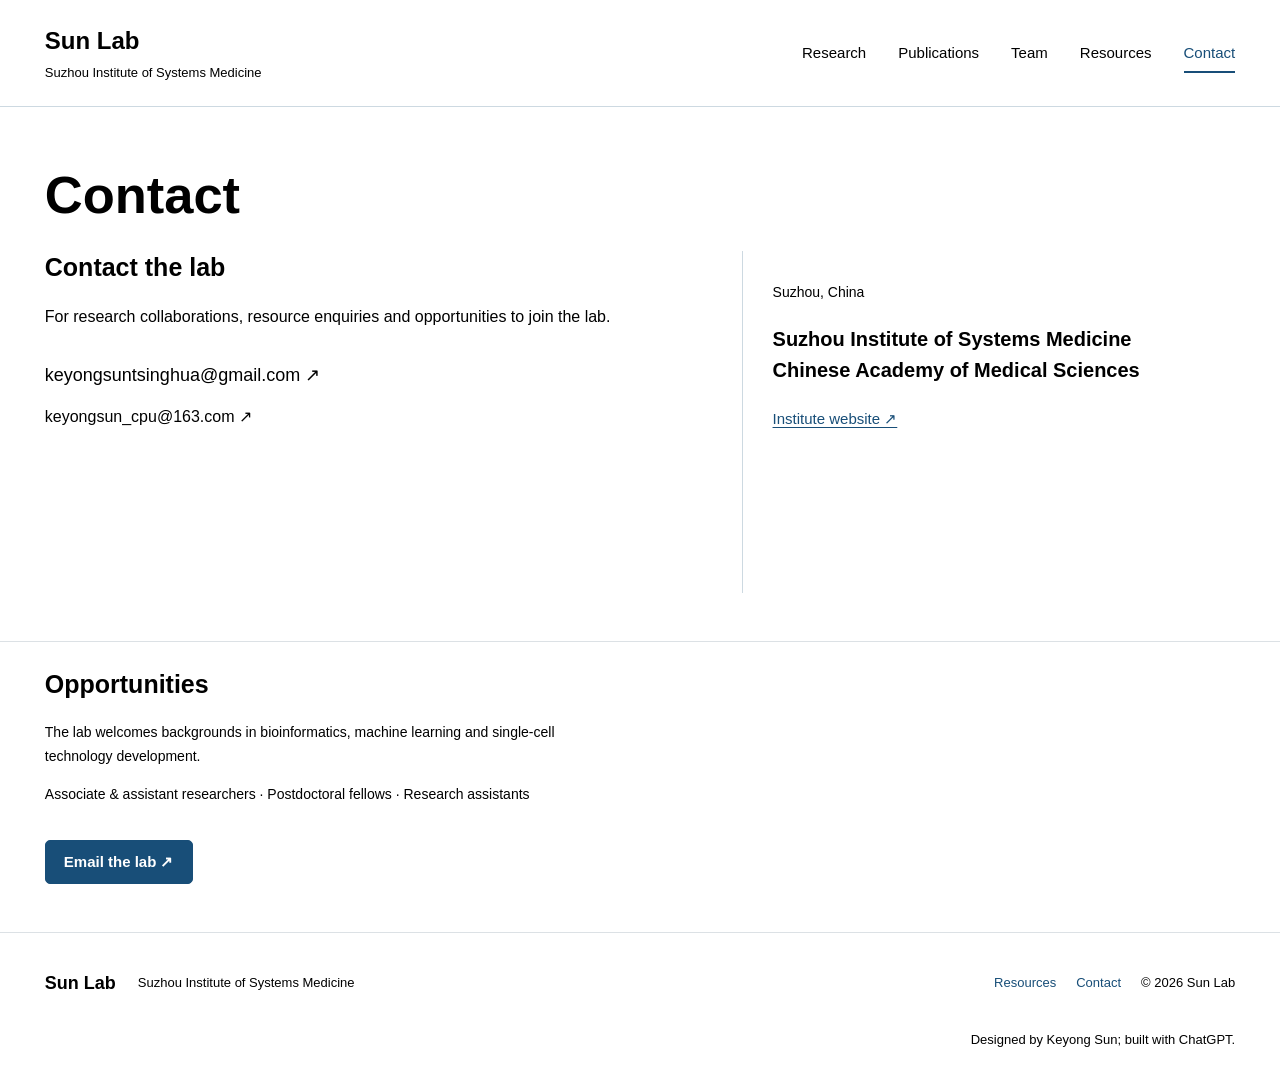
==== commit 47899160: "Unify Sun Lab and atlas interface design" ====
--- a/contact.html
+++ b/contact.html
@@ -1 +1 @@
-<!doctype html><html lang="en"><head><meta charset="utf-8"><meta name="viewport" content="width=device-width,initial-scale=1"><title>Contact | Sun Lab</title><meta name="description" content="Sun Lab at Suzhou Institute of Systems Medicine. Single-cell biology, team, publications and data resources."><link rel="icon" href="favicon.svg" type="image/svg+xml"><link rel="stylesheet" href="style.css?v=20261023-academic-v2"><link rel="stylesheet" href="academic.css?v=20261023-academic-v2"></head><body class="lab-site"><header><a class="brand" href="index.html">Sun Lab<small>Suzhou Institute of Systems Medicine</small></a><nav aria-label="Main navigation"><a href="research.html" >Research</a><a href="publications.html" >Publications</a><a href="team.html" >Team</a><a href="resources.html" >Resources</a><a href="contact.html" aria-current="page" >Contact</a></nav></header><main><section class="page-head"><p class="eyebrow">SUN LAB / LET’S CONNECT</p><h1 class="">Contact</h1></section><section class="section compact contact-grid"><div><h2 class="">Contact the lab</h2><p class="lead">For research collaborations, resource enquiries and opportunities to join the lab.</p><a class="contact-email" href="mailto:keyongsuntsinghua@gmail.com">keyongsuntsinghua@gmail.com ↗</a><a class="secondary-email" href="mailto:keyongsun_cpu@163.com">keyongsun_cpu@163.com ↗</a></div><div class="contact-meta"><p class="eyebrow">BASED IN SUZHOU, CHINA</p><h3 class="">Suzhou Institute of Systems Medicine<br>Chinese Academy of Medical Sciences</h3><a class="text-link" href="https://www.ismsz.cn/" target="_blank" rel="noopener"><span class="">Institute website ↗</span></a></div></section><section class="section opportunities"><p class="eyebrow">JOIN US</p><h2 class="">Opportunities</h2><p class="lead">The lab welcomes backgrounds in bioinformatics, machine learning and single-cell technology development.</p><p class="">Associate & assistant researchers · Postdoctoral fellows · Research assistants</p><a class="button" href="mailto:keyongsuntsinghua@gmail.com?subject=Sun%20Lab%20Enquiry"><span class="">Email the lab ↗</span></a></section></main><footer style="flex-wrap:wrap"><a class="brand" href="index.html">Sun Lab</a><p class="">Suzhou Institute of Systems Medicine</p><div><a href="resources.html">Resources</a><a href="contact.html">Contact</a><span>© 2026 Sun Lab</span></div><p class="site-credit" style="flex-basis:100%;margin:0;text-align:right">Designed by Keyong Sun; built with ChatGPT.</p></footer><script src="app.js?v=20261023-academic-v2"></script></body></html>+<!doctype html><html lang="en"><head><meta charset="utf-8"><meta name="viewport" content="width=device-width,initial-scale=1"><title>Contact | Sun Lab</title><meta name="description" content="Sun Lab at Suzhou Institute of Systems Medicine. Single-cell biology, team, publications and data resources."><link rel="icon" href="favicon.svg" type="image/svg+xml"><link rel="stylesheet" href="style.css?v=20261023-academic-v2"><link rel="stylesheet" href="academic.css?v=20261023-academic-v2"><link rel="stylesheet" href="sun-lab-design.css?v=20261104"></head><body class="lab-site"><a class="skip-link" href="#main">Skip to content</a><header><a class="brand" href="index.html">Sun Lab<small>Suzhou Institute of Systems Medicine</small></a><nav aria-label="Main navigation"><a href="research.html" >Research</a><a href="publications.html" >Publications</a><a href="team.html" >Team</a><a href="resources.html" >Resources</a><a href="contact.html" aria-current="page" >Contact</a></nav></header><main id="main"><section class="page-head"><h1 class="">Contact</h1></section><section class="section compact contact-grid"><div><h2 class="">Contact the lab</h2><p class="lead">For research collaborations, resource enquiries and opportunities to join the lab.</p><a class="contact-email" href="mailto:keyongsuntsinghua@gmail.com">keyongsuntsinghua@gmail.com ↗</a><a class="secondary-email" href="mailto:keyongsun_cpu@163.com">keyongsun_cpu@163.com ↗</a></div><div class="contact-meta"><p class="location">Suzhou, China</p><h3 class="">Suzhou Institute of Systems Medicine<br>Chinese Academy of Medical Sciences</h3><a class="text-link" href="https://www.ismsz.cn/" target="_blank" rel="noopener"><span class="">Institute website ↗</span></a></div></section><section class="section opportunities"><h2 class="">Opportunities</h2><p class="lead">The lab welcomes backgrounds in bioinformatics, machine learning and single-cell technology development.</p><p class="">Associate & assistant researchers · Postdoctoral fellows · Research assistants</p><a class="button" href="mailto:keyongsuntsinghua@gmail.com?subject=Sun%20Lab%20Enquiry"><span class="">Email the lab ↗</span></a></section></main><footer style="flex-wrap:wrap"><a class="brand" href="index.html">Sun Lab</a><p class="">Suzhou Institute of Systems Medicine</p><div><a href="resources.html">Resources</a><a href="contact.html">Contact</a><span>© 2026 Sun Lab</span></div><p class="site-credit" style="flex-basis:100%;margin:0;text-align:right">Designed by Keyong Sun; built with ChatGPT.</p></footer><script src="app.js?v=20261023-academic-v2"></script></body></html>
--- a/sun-lab-design.css
+++ b/sun-lab-design.css
@@ -0,0 +1,365 @@
+/* Sun Lab identity shared by the laboratory and both atlas portals. */
+:root {
+  --academic-font: "Avenir Next", "Segoe UI", Arial, sans-serif;
+  --ink: #000;
+  --white: #fff;
+  --line: #cdd9e1;
+  --pale: #eef4f7;
+  --human: #184e78;
+  --tree: #146357;
+  --accent: var(--human);
+  --blue: var(--accent);
+  --gutter: clamp(18px, 3.5vw, 48px);
+}
+.atlas-tree-shrew, .atlas-resource.tree-shrew, .dataset-entry.tree-shrew {
+  --accent: var(--tree);
+}
+body { line-height: 1.6; }
+p { line-height: 1.65; }
+a, .text-link { color: var(--accent); text-underline-offset: .19em; }
+:is(a, button, input, select, summary, [tabindex]):focus-visible {
+  outline: 2px solid var(--accent);
+  outline-offset: 3px;
+}
+.skip-link {
+  position: fixed;
+  z-index: 20;
+  top: 8px;
+  left: var(--gutter);
+  padding: 10px 16px;
+  background: var(--white);
+  color: var(--accent);
+  transform: translateY(-150%);
+}
+.skip-link:focus { transform: none; }
+.button, .primary, .gs-primary {
+  border-color: var(--accent);
+  border-radius: 5px;
+  background: var(--accent);
+  font-weight: 600;
+}
+.button:hover, .primary:hover, .gs-primary:hover {
+  background: var(--accent);
+  text-decoration: underline;
+}
+
+/* Lab pages */
+.lab-site :is(header, main, footer) { max-width: 1280px; }
+.lab-site :is(header, footer, .page-head, .section, .home-section, .lab-home.home-illustrated) {
+  padding-inline: var(--gutter);
+}
+.lab-site header {
+  min-height: 84px;
+  border-color: var(--line);
+}
+.lab-site header .brand { font-size: 24px; font-weight: 700; }
+.lab-site header .brand small { font-size: 13px; }
+.lab-site header nav { gap: clamp(16px, 2.6vw, 32px); }
+.lab-site header nav a { font-weight: 500; }
+.lab-site nav a[aria-current="page"] { color: var(--accent); }
+.lab-site nav a[aria-current="page"]::after { background: var(--accent); }
+.lab-site .page-head, .lab-site .page-head:has(+ .resources-content) {
+  padding-top: clamp(30px, 4.6vw, 64px);
+  padding-bottom: 16px;
+}
+.lab-site .page-head h1 { font-size: clamp(34px, 4.1vw, 53px); line-height: 1.12; }
+.lab-site .lead { max-width: 68ch; }
+.lab-site .lab-home.home-illustrated { padding-top: clamp(26px, 3.5vw, 52px); }
+.lab-site .home-heading h1 {
+  max-width: 19ch;
+  margin: 0;
+  font-size: clamp(35px, 4.8vw, 67px);
+  line-height: 1.04;
+  letter-spacing: -.044em;
+  text-wrap: balance;
+}
+.home-illustrated .home-heading .home-affiliation {
+  margin: 15px 0 0;
+  font-size: 15px;
+}
+.lab-home.home-illustrated figure.home-banner {
+  margin: clamp(20px, 2.4vw, 34px) 0 26px;
+}
+.home-illustrated .home-banner img {
+  border-radius: 6px;
+}
+.home-illustrated .home-overview {
+  grid-template-columns: minmax(0, 3fr) minmax(175px, 1fr);
+  gap: clamp(18px, 4vw, 56px);
+}
+.home-illustrated .home-summary p {
+  max-width: 68ch;
+  font-size: clamp(16px, 1.25vw, 19px);
+  line-height: 1.65;
+}
+.lab-site nav.home-links {
+  display: flex;
+  flex-direction: column;
+  align-items: flex-start;
+  gap: 5px;
+  margin: 0;
+  padding-left: 20px;
+  border-left: 1px solid var(--line);
+}
+.lab-site nav.home-links a { color: var(--accent); padding: 3px 0; }
+.lab-site .home-section {
+  padding-block: clamp(24px, 3vw, 44px);
+  border-color: var(--line);
+}
+.lab-site .home-data {
+  display: grid;
+  grid-template-columns: minmax(180px, 1fr) minmax(0, 2fr);
+  gap: clamp(22px, 5vw, 74px);
+  background: var(--pale);
+}
+.home-data h2 { margin-bottom: 8px; }
+.home-data > div p { max-width: 37ch; margin: 0 0 13px; }
+.home-data ul { display: grid; gap: 19px; list-style: none; margin: 0; padding: 0; }
+.dataset-entry { border-left: 3px solid var(--accent); padding: 0 0 0 16px; }
+.lab-site .dataset-entry h3 { margin: 0 0 4px; font-size: 19px; line-height: 1.35; }
+.dataset-entry a { color: var(--accent); text-decoration: underline; }
+.dataset-entry p { margin: 0; font-size: 15px; }
+.lab-site .research-direction { border-color: var(--line); padding-block: 27px; }
+.lab-site .research-direction p { max-width: 68ch; }
+.lab-site .research-overview li { border-color: var(--line); }
+.lab-site .research-overview a { color: var(--accent); }
+.lab-site .location { margin: 0 0 8px; font-size: 14px; }
+.lab-site .member-portrait img { border-radius: 4px; }
+
+.lab-site .resources-content { padding-top: 0; }
+.lab-site .resource-intro { margin-bottom: 28px; }
+.atlas-resource-list { display: grid; gap: 24px; }
+.lab-site .atlas-resource-list .atlas-resource {
+  display: grid;
+  grid-template-columns: 64px minmax(0, 1fr) minmax(165px, .37fr);
+  gap: clamp(18px, 3vw, 42px);
+  align-items: start;
+  padding: clamp(20px, 3vw, 38px);
+  border: 0;
+  border-inline-start: 4px solid var(--accent);
+  border-radius: 0 8px 8px 0;
+  background: var(--pale);
+}
+.atlas-resource-list .species-icon { width: 62px; height: 62px; }
+.lab-site .resource-info h2 {
+  min-height: 0;
+  margin: 0 0 10px;
+  max-width: none;
+  font-size: clamp(22px, 2.45vw, 31px);
+  line-height: 1.2;
+}
+.resource-info > p { margin: 0 0 18px; max-width: 64ch; }
+.lab-site .resource-info .resource-actions { gap: 10px 18px; }
+.lab-site .resource-info .resource-actions .button {
+  background: var(--accent);
+  border-color: var(--accent);
+  font-size: 14px;
+  font-weight: 600;
+  padding: 8px 13px;
+}
+.resource-metadata {
+  display: grid;
+  gap: 9px;
+  margin: 0;
+  padding-left: 18px;
+  border-left: 1px solid var(--line);
+}
+.resource-metadata > div { display: flex; flex-direction: column-reverse; }
+.resource-metadata dt { font-size: 13px; }
+.resource-metadata dd { margin: 0; color: var(--accent); font-size: 20px; font-weight: 600; }
+
+/* Atlas identity, section navigation and figure overview */
+.atlas-site :is(header, main, footer) { max-width: 1510px; }
+.atlas-site header.atlas-header {
+  display: block;
+  min-height: 0;
+  padding: 0 var(--gutter);
+  border-color: var(--line);
+}
+.atlas-site main { padding-inline: var(--gutter); }
+.atlas-topline {
+  display: flex;
+  justify-content: space-between;
+  align-items: center;
+  flex-wrap: wrap;
+  gap: 6px 20px;
+  padding-block: 12px;
+  border-bottom: 1px solid var(--line);
+}
+.atlas-breadcrumb { display: flex; align-items: center; gap: 15px; }
+.atlas-site .atlas-breadcrumb .brand {
+  font-size: 18px;
+  font-weight: 700;
+  line-height: 1.3;
+}
+.atlas-breadcrumb > a + a { border-left: 1px solid var(--line); padding-left: 15px; }
+.atlas-topline a { color: var(--accent); font-size: 14px; }
+.atlas-switch { text-decoration: underline; }
+.atlas-site .project-heading {
+  display: block;
+  padding: 24px 0 15px;
+  border: 0;
+}
+.atlas-site .project-heading h1 {
+  margin: 0 0 6px;
+  font-size: clamp(25px, 3.2vw, 44px);
+  line-height: 1.12;
+  letter-spacing: -.035em;
+}
+.atlas-identity {
+  display: flex;
+  flex-wrap: wrap;
+  align-items: baseline;
+  gap: 2px 18px;
+  margin: 0;
+  font-size: 14px;
+}
+.atlas-site .atlas-header nav {
+  display: flex;
+  flex-wrap: wrap;
+  gap: 0 clamp(16px, 3vw, 40px);
+  margin: 0;
+  height: auto;
+  padding: 0;
+}
+.atlas-site .atlas-header nav a {
+  padding: 9px 0 12px;
+  font-weight: 500;
+  line-height: 1.25;
+}
+.atlas-site .atlas-header nav a.active { color: var(--accent); font-weight: 650; }
+.atlas-site .atlas-header nav a.active::after {
+  bottom: 0;
+  height: 3px;
+  background: var(--accent);
+}
+.atlas-site .content-panel { padding-top: clamp(23px, 3vw, 40px); }
+.atlas-site .atlas-overview-intro h2 {
+  max-width: 32ch;
+  margin: 0 0 10px;
+  font-size: clamp(25px, 3vw, 37px);
+  line-height: 1.16;
+  letter-spacing: -.023em;
+}
+.atlas-overview-intro p { max-width: 65ch; margin: 0 0 18px; }
+.atlas-entry-actions { display: flex; flex-wrap: wrap; gap: 10px 20px; align-items: center; }
+.atlas-entry-actions a { color: var(--accent); font-size: 15px; text-decoration: underline; }
+.atlas-site .human-overview:not([hidden]) {
+  display: grid;
+  grid-template-columns: minmax(0, .9fr) minmax(0, 1.1fr);
+  gap: clamp(25px, 4vw, 62px);
+  align-items: start;
+}
+.atlas-site .human-overview .atlas-overview-figure {
+  margin: 0;
+  padding: 0;
+  border: 0;
+  background: white;
+  min-width: 0;
+}
+.atlas-site .human-overview .atlas-overview-figure img { width: 100%; }
+.atlas-site .topa-stats {
+  padding: clamp(16px, 2.5vw, 32px);
+  background: var(--pale);
+  border: 0;
+  border-radius: 7px;
+}
+.atlas-site .topa-stats strong {
+  color: var(--accent);
+  font-size: clamp(25px, 3vw, 39px);
+  font-variant-numeric: tabular-nums;
+}
+.atlas-site .topa-study small { text-transform: none; }
+.atlas-site .topa-landscapes { border-top: 1px solid var(--line); padding-top: 24px; }
+.atlas-site .topa-landscapes figcaption { max-width: 62ch; }
+
+/* Data tools: prioritize locus, chart, and downloads. */
+.atlas-site .workspace {
+  grid-template-columns: minmax(215px, 282px) minmax(0, 1fr);
+  align-items: start;
+  min-height: 0;
+  margin-top: 20px;
+  border: 1px solid var(--line);
+  border-radius: 7px;
+}
+.atlas-site .sidebar {
+  border: 0;
+  border-right: 1px solid var(--line);
+  background: var(--pale);
+  padding: 17px;
+}
+.atlas-site #track-list { max-height: min(45vh, 440px); }
+#track-picker-toggle { display: none; }
+.atlas-site .track-item { padding: 7px 8px; }
+.atlas-site .track-item input { accent-color: var(--accent); }
+.atlas-site .track-info strong { line-height: 1.4; }
+.atlas-site .browser-area { min-width: 0; padding: 18px 18px 0; }
+.atlas-site .browser-heading h2 { margin: 0; font-size: 24px; }
+.atlas-site .locus-form button { background: var(--accent); border-color: var(--accent); }
+.atlas-site .browser-tools { flex-wrap: wrap; }
+.atlas-site .browser-tools > div { flex-wrap: wrap; }
+.atlas-site #current-region { overflow-wrap: anywhere; }
+.atlas-site .gs-panel { padding-top: 24px; }
+.atlas-site .gs-search-card { background: var(--pale); border-color: var(--line); }
+.atlas-site .gs-result-heading .eyebrow, .atlas-site .gs-summary-card .eyebrow { text-transform: none; }
+.atlas-site .gs-chart-scroll, .atlas-site .track-download-scroll { overscroll-behavior-inline: contain; }
+.atlas-site :is(.data-table, .full-track-downloads) a { color: var(--accent); }
+.atlas-site .full-track-downloads { scroll-margin-top: 14px; }
+
+@media (max-width: 820px) {
+  .lab-site header { min-height: 0; flex-wrap: wrap; gap: 7px 24px; }
+  .lab-site header nav { width: auto; flex-wrap: wrap; margin: 0; }
+  .lab-site header nav a { padding: 6px 0; }
+  .lab-site .atlas-resource-list .atlas-resource { grid-template-columns: 45px minmax(0, 1fr); }
+  .atlas-resource-list .species-icon { width: 45px; height: 45px; }
+  .resource-metadata {
+    grid-column: 2;
+    grid-template-columns: repeat(auto-fit, minmax(min(100%, 110px), 1fr));
+    padding: 10px 0 0;
+    border: 0;
+    border-top: 1px solid var(--line);
+  }
+  .atlas-site .human-overview:not([hidden]) { grid-template-columns: 1fr; }
+}
+@media (max-width: 740px) {
+  .home-illustrated .home-overview, .lab-site .home-data { grid-template-columns: 1fr; }
+  .lab-site nav.home-links {
+    flex-direction: row;
+    flex-wrap: wrap;
+    gap: 8px 18px;
+    width: auto;
+    padding: 0;
+    border: 0;
+  }
+  .lab-site .section { padding-bottom: 32px; }
+  .atlas-site .project-heading { padding-top: 16px; }
+  .atlas-site .atlas-header nav { width: 100%; }
+  .atlas-site .atlas-header nav a { font-size: 14px; }
+  .atlas-site .workspace { grid-template-columns: 1fr; margin-top: 14px; }
+  .atlas-site .sidebar { border-right: 0; border-bottom: 1px solid var(--line); }
+  #track-picker-toggle {
+    display: block;
+    justify-self: stretch;
+    padding: 10px;
+    border: 0;
+    border-bottom: 1px solid var(--line);
+    border-radius: 6px 6px 0 0;
+    color: var(--accent);
+    background: var(--pale);
+    font-size: 15px;
+    font-weight: 600;
+  }
+  #track-picker-toggle[aria-expanded="false"] + #track-picker { display: none; }
+  .atlas-site #track-list { max-height: 190px; }
+  .atlas-site .browser-area { padding-inline: 10px; }
+  .atlas-site .atlas-overview-intro h2 { font-size: 25px; }
+  .atlas-site .topa-stats { gap: 15px; }
+}
+@media (max-width: 430px) {
+  .lab-site .atlas-resource-list .atlas-resource { grid-template-columns: 1fr; gap: 12px; }
+  .resource-metadata { grid-column: auto; }
+  .atlas-site .atlas-header nav { column-gap: 12px; }
+}
+@media (prefers-reduced-motion: reduce) {
+  html { scroll-behavior: auto; }
+}
